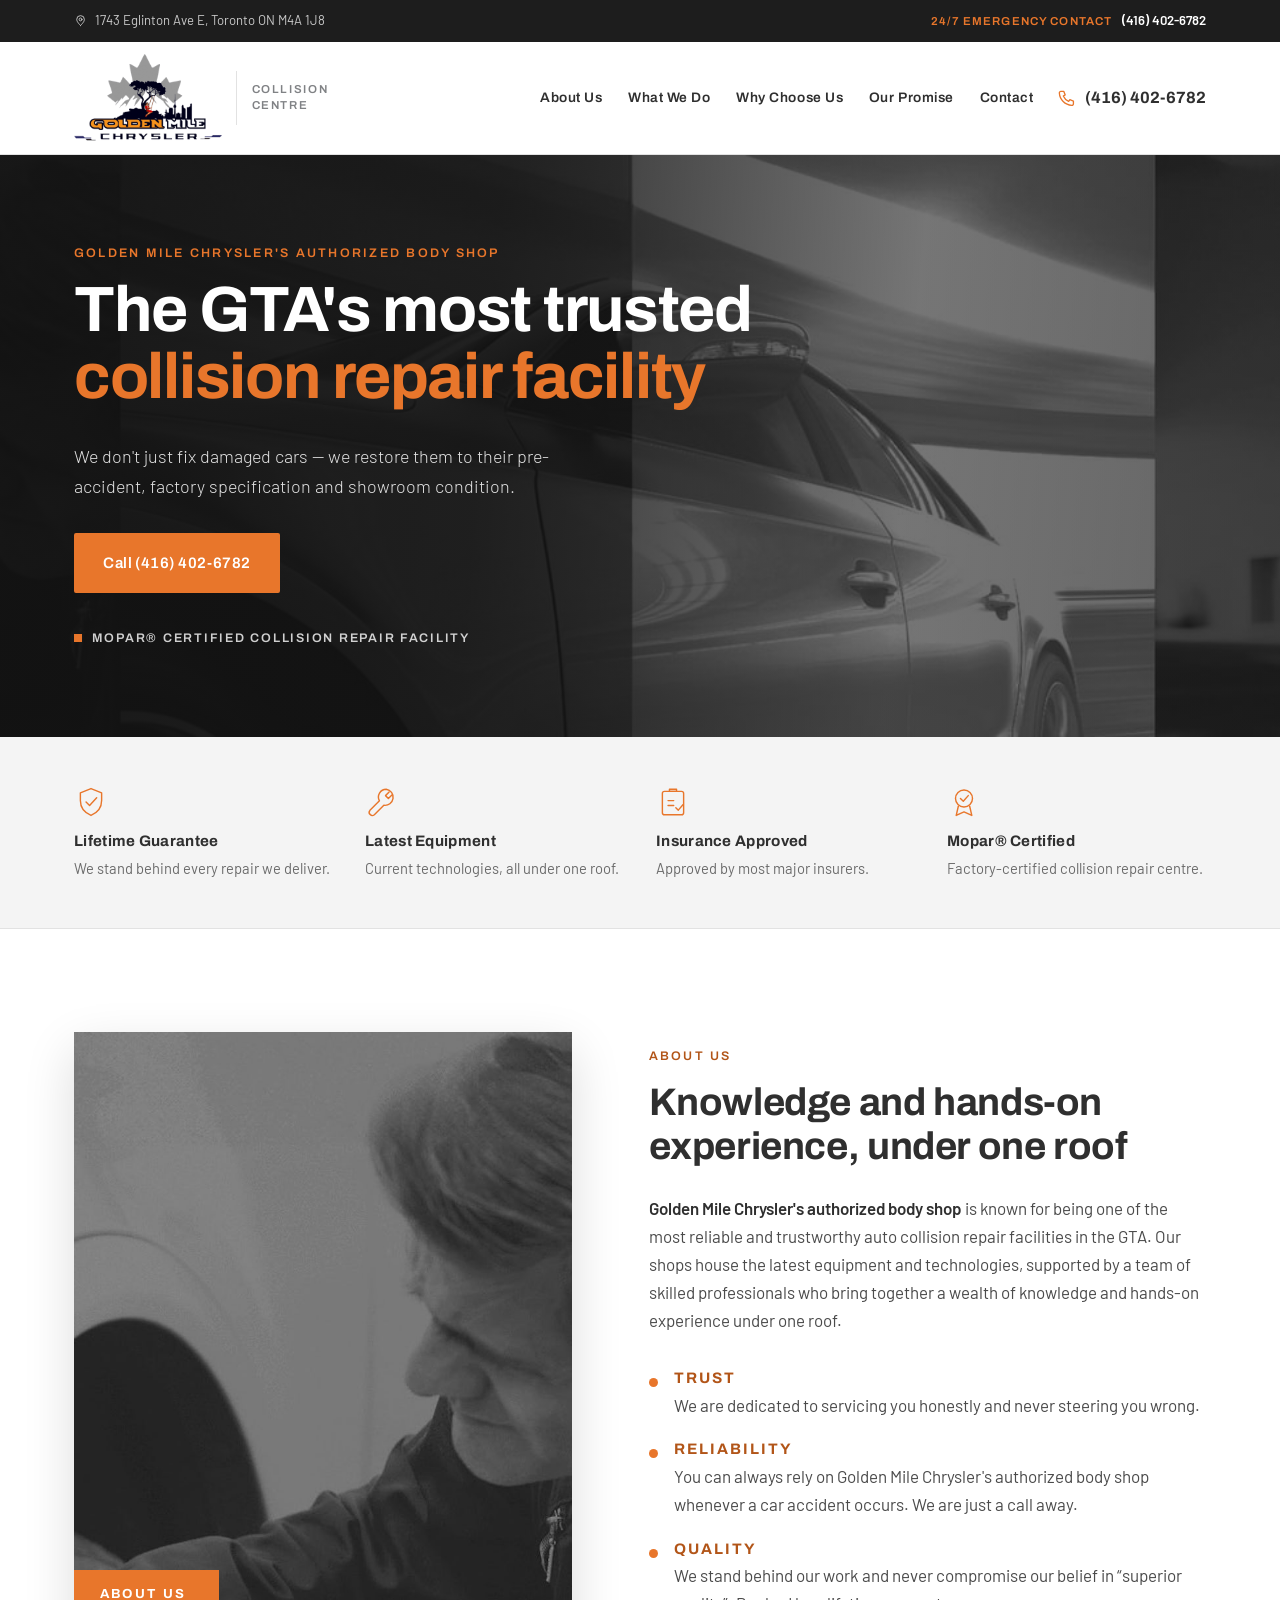
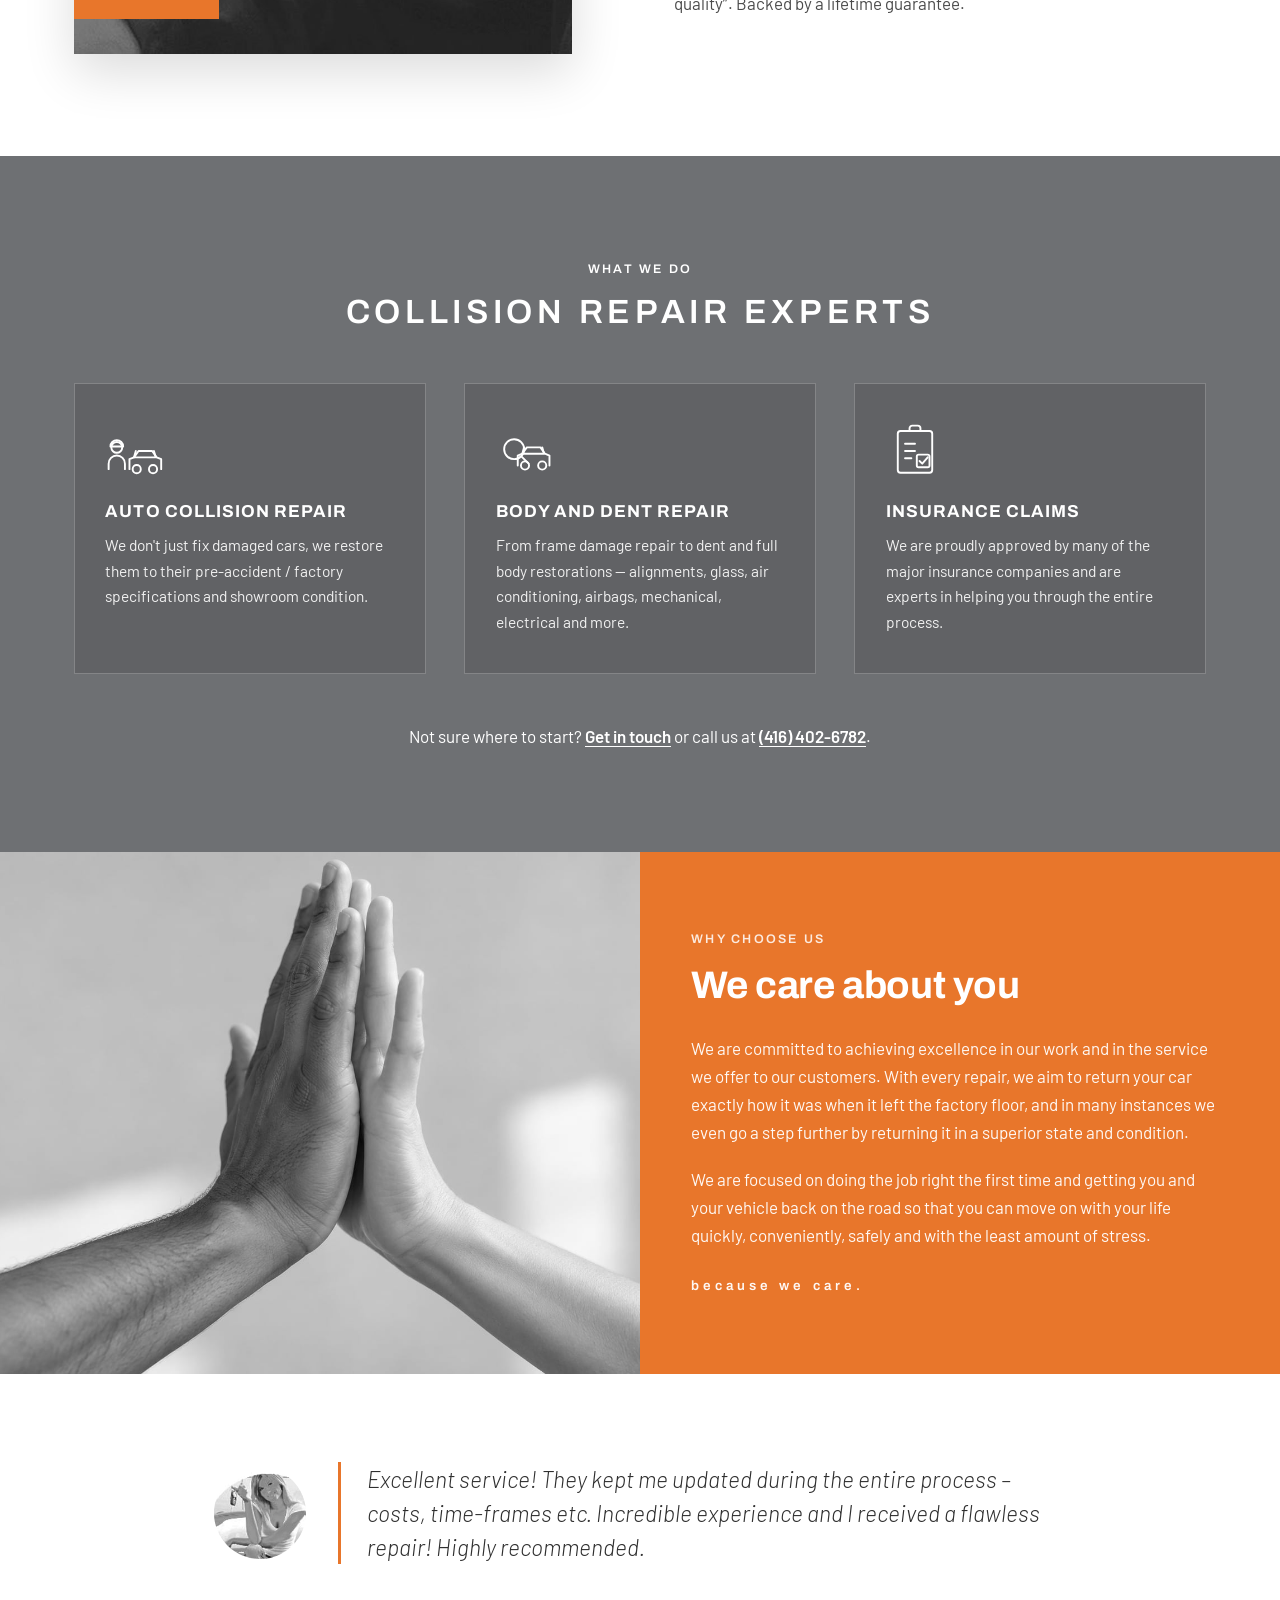
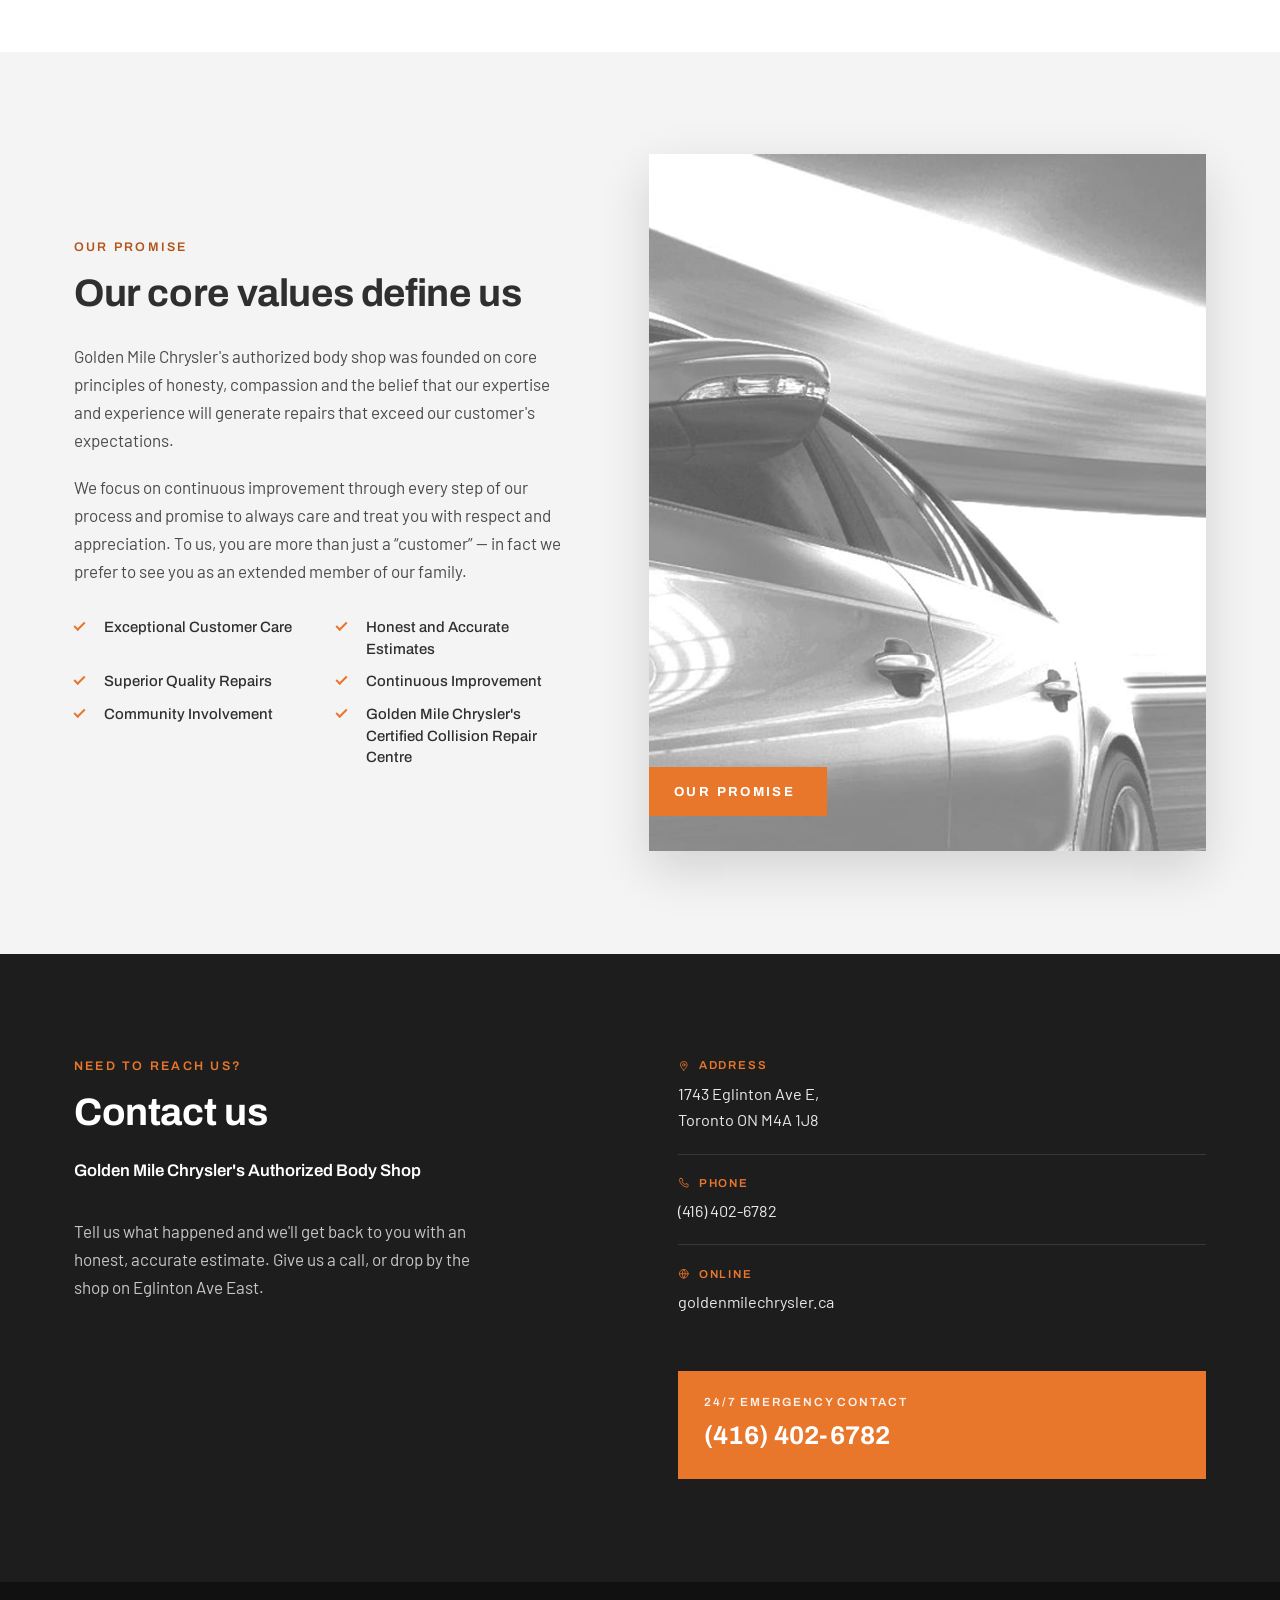
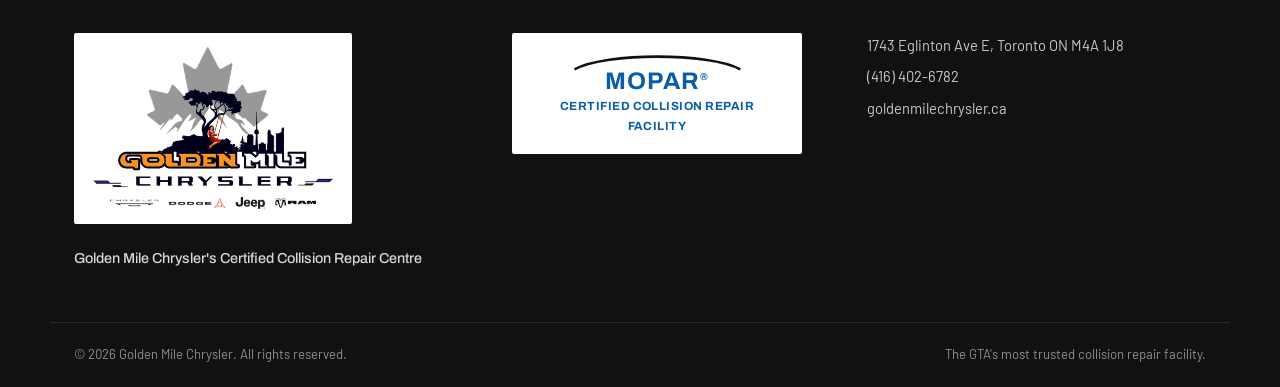
==== index.html @ 2497e493 "Add Golden Mile Chrysler collision centre page Static one-page site built from the Number 7 Repair b" ====
<!doctype html>
<html lang="en">
<head>
<meta charset="utf-8">
<meta name="viewport" content="width=device-width, initial-scale=1">
<title>Collision Centre | Golden Mile Chrysler's Authorized Body Shop</title>
<meta name="description" content="Golden Mile Chrysler's authorized body shop — the GTA's most trusted collision repair facility. Mopar Certified. Auto collision repair, body and dent repair and insurance claims, backed by a lifetime guarantee.">
<link rel="icon" href="data:image/svg+xml,%3Csvg xmlns='http://www.w3.org/2000/svg' viewBox='0 0 32 32'%3E%3Crect width='32' height='32' fill='%23e8762b'/%3E%3Ctext x='16' y='23' font-family='Arial,Helvetica,sans-serif' font-size='18' font-weight='bold' fill='%23fff' text-anchor='middle'%3EG%3C/text%3E%3C/svg%3E">
<link rel="preconnect" href="https://fonts.googleapis.com">
<link rel="preconnect" href="https://fonts.gstatic.com" crossorigin>
<link href="https://fonts.googleapis.com/css2?family=Archivo:wght@500;600;700&family=Barlow:wght@300;400;500;600&display=swap" rel="stylesheet">
<link rel="stylesheet" href="styles.css">
</head>
<body>

<a class="skip" href="#main">Skip to content</a>

<!-- ================= UTILITY BAR ================= -->
<div class="utility">
  <div class="wrap utility__inner">
    <p class="utility__addr">
      <svg class="i" viewBox="0 0 24 24" aria-hidden="true"><path d="M12 21s7-6.2 7-11a7 7 0 1 0-14 0c0 4.8 7 11 7 11z"/><circle cx="12" cy="10" r="2.6"/></svg>
      1743 Eglinton Ave E, Toronto ON M4A 1J8
    </p>
    <p class="utility__emg">
      <span class="utility__label">24/7 Emergency Contact</span>
      <a href="tel:+14164026782">(416) 402-6782</a>
    </p>
  </div>
</div>

<!-- ================= HEADER ================= -->
<header class="header">
  <div class="wrap header__inner">
    <a class="brand" href="#main">
      <img class="brand__logo" src="assets/logo-gmc.png" alt="Golden Mile Chrysler" width="420" height="250">
      <span class="brand__rule" aria-hidden="true"></span>
      <span class="brand__unit">Collision<br>Centre</span>
    </a>

    <input type="checkbox" id="navtoggle" class="navtoggle">
    <label for="navtoggle" class="burger" aria-label="Toggle navigation">
      <span></span><span></span><span></span>
    </label>

    <nav class="nav" aria-label="Primary">
      <a href="#about">About Us</a>
      <a href="#services">What We Do</a>
      <a href="#care">Why Choose Us</a>
      <a href="#promise">Our Promise</a>
      <a href="#contact">Contact</a>
    </nav>

    <a class="header__tel" href="tel:+14164026782">
      <svg class="i" viewBox="0 0 24 24" aria-hidden="true"><path d="M5 3h3.6l1.8 4.5-2.3 1.6a12.5 12.5 0 0 0 6.8 6.8l1.6-2.3L21 15.4V19a2 2 0 0 1-2.2 2A16.8 16.8 0 0 1 3 5.2 2 2 0 0 1 5 3z"/></svg>
      <span>(416) 402-6782</span>
    </a>
  </div>
</header>

<main id="main">

<!-- ================= HERO ================= -->
<section class="hero">
  <img class="hero__img" src="assets/hero-collage.jpg" alt="Collision repair technicians inspecting panel damage and a repaired vehicle on the road" width="2400" height="440">
  <div class="hero__scrim"></div>
  <div class="wrap hero__inner">
    <p class="eyebrow eyebrow--light">Golden Mile Chrysler's Authorized Body Shop</p>
    <h1 class="hero__title">The GTA's most trusted<br><span>collision repair facility</span></h1>
    <p class="hero__lede">We don't just fix damaged cars &mdash; we restore them to their pre-accident, factory specification and showroom condition.</p>
    <div class="hero__actions">
      <a class="btn btn--primary" href="tel:+14164026782">Call (416) 402-6782</a>
    </div>
    <p class="hero__cert"><span class="dot"></span> Mopar&reg; Certified Collision Repair Facility</p>
  </div>
</section>

<!-- ================= TRUST STRIP ================= -->
<section class="trust" aria-label="Why customers choose us">
  <div class="wrap trust__grid">
    <div class="trust__item">
      <svg class="trust__i" viewBox="0 0 48 48" aria-hidden="true"><path d="M24 5l15 6v11c0 10-6.4 17.4-15 21-8.6-3.6-15-11-15-21V11z"/><path d="M17 24l5 5 10-11"/></svg>
      <h3>Lifetime Guarantee</h3>
      <p>We stand behind every repair we deliver.</p>
    </div>
    <div class="trust__item">
      <svg class="trust__i" viewBox="0 0 48 48" aria-hidden="true"><path d="M30 6a11 11 0 0 0-9.6 16.4L7 35.8a4.4 4.4 0 0 0 6.2 6.2l13.4-13.4A11 11 0 1 0 30 6z"/><path d="M34 10l-5 5 4 4 5-5"/></svg>
      <h3>Latest Equipment</h3>
      <p>Current technologies, all under one roof.</p>
    </div>
    <div class="trust__item">
      <svg class="trust__i" viewBox="0 0 48 48" aria-hidden="true"><rect x="9" y="9" width="30" height="33" rx="3"/><path d="M19 9V6h10v3z"/><path d="M17 22h8M17 29h8"/><path d="M28 32l3.5 3.5L38 28"/></svg>
      <h3>Insurance Approved</h3>
      <p>Approved by most major insurers.</p>
    </div>
    <div class="trust__item">
      <svg class="trust__i" viewBox="0 0 48 48" aria-hidden="true"><circle cx="24" cy="19" r="12"/><path d="M19 19l4 4 7-8"/><path d="M16 30l-3 13 11-5 11 5-3-13"/></svg>
      <h3>Mopar&reg; Certified</h3>
      <p>Factory-certified collision repair centre.</p>
    </div>
  </div>
</section>

<!-- ================= ABOUT ================= -->
<section class="section" id="about">
  <div class="wrap split">
    <div class="split__media">
      <img src="assets/about-shop.jpg" alt="A body shop technician closely inspecting a repaired vehicle panel" width="760" height="950" loading="lazy">
      <span class="tag">About Us</span>
    </div>
    <div class="split__body">
      <p class="eyebrow">About Us</p>
      <h2>Knowledge and hands-on experience, under one roof</h2>
      <p class="lead"><strong>Golden Mile Chrysler's authorized body shop</strong> is known for being one of the most reliable and trustworthy auto collision repair facilities in the GTA. Our shops house the latest equipment and technologies, supported by a team of skilled professionals who bring together a wealth of knowledge and hands-on experience under one roof.</p>

      <ul class="pillars">
        <li>
          <h3>Trust</h3>
          <p>We are dedicated to servicing you honestly and never steering you wrong.</p>
        </li>
        <li>
          <h3>Reliability</h3>
          <p>You can always rely on Golden Mile Chrysler's authorized body shop whenever a car accident occurs. We are just a call away.</p>
        </li>
        <li>
          <h3>Quality</h3>
          <p>We stand behind our work and never compromise our belief in &ldquo;superior quality&rdquo;. Backed by a lifetime guarantee.</p>
        </li>
      </ul>
    </div>
  </div>
</section>

<!-- ================= SERVICES ================= -->
<section class="services" id="services">
  <div class="wrap">
    <p class="eyebrow eyebrow--light center">What We Do</p>
    <h2 class="services__title">Collision Repair Experts</h2>

    <div class="services__grid">
      <article class="svc">
        <svg class="svc__i" viewBox="0 0 64 64" aria-hidden="true">
          <circle cx="13" cy="28" r="6"/>
          <path d="M6 27h14a7 7 0 0 0-14 0z"/>
          <path d="M4 52v-6a9 9 0 0 1 18 0v6"/>
          <path d="M27 52V41l5-2 5-7h15l5 7 5 2v11"/>
          <circle cx="35" cy="52" r="4.5"/><circle cx="53" cy="52" r="4.5"/>
          <path d="M34 32l-2 7h24l-2-7"/>
        </svg>
        <h3>Auto Collision Repair</h3>
        <p>We don't just fix damaged cars, we restore them to their pre-accident / factory specifications and showroom condition.</p>
      </article>

      <article class="svc">
        <svg class="svc__i" viewBox="0 0 64 64" aria-hidden="true">
          <path d="M24 48V37l5-2 5-7h15l5 7 5 2v11"/>
          <circle cx="32" cy="48" r="4.5"/><circle cx="51" cy="48" r="4.5"/>
          <path d="M31 28l-2 7h24l-2-7"/>
          <circle cx="20" cy="30" r="11"/>
          <path d="M28 38l8 8"/>
        </svg>
        <h3>Body and Dent Repair</h3>
        <p>From frame damage repair to dent and full body restorations &mdash; alignments, glass, air conditioning, airbags, mechanical, electrical and more.</p>
      </article>

      <article class="svc">
        <svg class="svc__i" viewBox="0 0 64 64" aria-hidden="true">
          <rect x="13" y="10" width="38" height="46" rx="3"/>
          <path d="M26 10V7a3 3 0 0 1 3-3h6a3 3 0 0 1 3 3v3z"/>
          <path d="M21 24h11M21 32h11M21 40h7"/>
          <rect x="34" y="36" width="14" height="14" rx="2"/>
          <path d="M37 43l3 3 6-7"/>
        </svg>
        <h3>Insurance Claims</h3>
        <p>We are proudly approved by many of the major insurance companies and are experts in helping you through the entire process.</p>
      </article>
    </div>

    <p class="services__foot">Not sure where to start? <a href="#contact">Get in touch</a> or call us at <a href="tel:+14164026782">(416) 402-6782</a>.</p>
  </div>
</section>

<!-- ================= WE CARE ABOUT YOU ================= -->
<section class="care" id="care">
  <div class="care__media">
    <img src="assets/high-five.jpg" alt="Two people sharing a celebratory high-five" width="1400" height="933" loading="lazy">
  </div>
  <div class="care__panel">
    <div class="care__inner">
      <p class="eyebrow eyebrow--light">Why Choose Us</p>
      <h2>We care about you</h2>
      <p>We are committed to achieving excellence in our work and in the service we offer to our customers. With every repair, we aim to return your car exactly how it was when it left the factory floor, and in many instances we even go a step further by returning it in a superior state and condition.</p>
      <p>We are focused on doing the job right the first time and getting you and your vehicle back on the road so that you can move on with your life quickly, conveniently, safely and with the least amount of stress.</p>
      <p class="care__sig">because we care.</p>
    </div>
  </div>
</section>

<!-- ================= TESTIMONIAL ================= -->
<section class="quote">
  <div class="wrap quote__inner">
    <img class="quote__avatar" src="assets/testimonial.jpg" alt="" width="160" height="160" loading="lazy">
    <blockquote>
      <p>Excellent service! They kept me updated during the entire process &ndash; costs, time-frames etc. Incredible experience and I received a flawless repair! Highly recommended.</p>
    </blockquote>
  </div>
</section>

<!-- ================= OUR PROMISE ================= -->
<section class="section section--alt" id="promise">
  <div class="wrap split split--rev">
    <div class="split__media">
      <img src="assets/car-detail.jpg" alt="A finished vehicle returned to showroom condition" width="700" height="793" loading="lazy">
      <span class="tag">Our Promise</span>
    </div>
    <div class="split__body">
      <p class="eyebrow">Our Promise</p>
      <h2>Our core values define us</h2>
      <p>Golden Mile Chrysler's authorized body shop was founded on core principles of honesty, compassion and the belief that our expertise and experience will generate repairs that exceed our customer's expectations.</p>
      <p>We focus on continuous improvement through every step of our process and promise to always care and treat you with respect and appreciation. To us, you are more than just a &ldquo;customer&rdquo; &mdash; in fact we prefer to see you as an extended member of our family.</p>

      <ul class="values">
        <li>Exceptional Customer Care</li>
        <li>Honest and Accurate Estimates</li>
        <li>Superior Quality Repairs</li>
        <li>Continuous Improvement</li>
        <li>Community Involvement</li>
        <li>Golden Mile Chrysler's Certified Collision Repair Centre</li>
      </ul>
    </div>
  </div>
</section>

<!-- ================= CONTACT ================= -->
<section class="contact" id="contact">
  <div class="wrap contact__grid">

    <div class="contact__info">
      <p class="eyebrow eyebrow--light">Need to reach us?</p>
      <h2>Contact us</h2>
      <p class="contact__intro">Golden Mile Chrysler's Authorized Body Shop</p>
      <p class="contact__blurb">Tell us what happened and we'll get back to you with an honest, accurate estimate. Give us a call, or drop by the shop on Eglinton Ave East.</p>
    </div>

    <div class="contact__details">
      <dl class="contact__list">
        <div>
          <dt><svg class="i" viewBox="0 0 24 24" aria-hidden="true"><path d="M12 21s7-6.2 7-11a7 7 0 1 0-14 0c0 4.8 7 11 7 11z"/><circle cx="12" cy="10" r="2.6"/></svg> Address</dt>
          <dd><a href="https://maps.google.com/?q=1743+Eglinton+Ave+E,+Toronto+ON+M4A+1J8" target="_blank" rel="noopener">1743 Eglinton Ave E,<br>Toronto ON M4A 1J8</a></dd>
        </div>
        <div>
          <dt><svg class="i" viewBox="0 0 24 24" aria-hidden="true"><path d="M5 3h3.6l1.8 4.5-2.3 1.6a12.5 12.5 0 0 0 6.8 6.8l1.6-2.3L21 15.4V19a2 2 0 0 1-2.2 2A16.8 16.8 0 0 1 3 5.2 2 2 0 0 1 5 3z"/></svg> Phone</dt>
          <dd><a href="tel:+14164026782">(416) 402-6782</a></dd>
        </div>
        <div>
          <dt><svg class="i" viewBox="0 0 24 24" aria-hidden="true"><circle cx="12" cy="12" r="9"/><path d="M3 12h18M12 3a15 15 0 0 1 0 18M12 3a15 15 0 0 0 0 18"/></svg> Online</dt>
          <dd><a href="https://goldenmilechrysler.ca" target="_blank" rel="noopener">goldenmilechrysler.ca</a></dd>
        </div>
      </dl>

      <div class="emergency">
        <p class="emergency__label">24/7 Emergency Contact</p>
        <a class="emergency__tel" href="tel:+14164026782">(416) 402-6782</a>
      </div>
    </div>


  </div>
</section>

</main>

<!-- ================= FOOTER ================= -->
<footer class="footer">
  <div class="wrap footer__inner">
    <div class="footer__brand">
      <div class="footer__logo">
        <img src="assets/logo-gmc-full.png" alt="Golden Mile Chrysler &mdash; Chrysler, Dodge, Jeep and Ram" width="460" height="310">
      </div>
      <p class="footer__tagline">Golden Mile Chrysler's Certified Collision Repair Centre</p>
    </div>

    <div class="footer__cert">
      <div class="mopar">
        <svg class="mopar__arc" viewBox="0 0 200 26" aria-hidden="true"><path d="M2 24C40 4 160 4 198 24"/></svg>
        <span class="mopar__name">MOPAR<sup>&reg;</sup></span>
        <span class="mopar__line">Certified Collision Repair Facility</span>
      </div>
    </div>

    <div class="footer__contact">
      <p><a href="https://maps.google.com/?q=1743+Eglinton+Ave+E,+Toronto+ON+M4A+1J8" target="_blank" rel="noopener">1743 Eglinton Ave E, Toronto ON M4A 1J8</a></p>
      <p><a href="tel:+14164026782">(416) 402-6782</a></p>
      <p><a href="https://goldenmilechrysler.ca" target="_blank" rel="noopener">goldenmilechrysler.ca</a></p>
    </div>
  </div>
  <div class="wrap footer__bar">
    <p>&copy; <span id="yr">2026</span> Golden Mile Chrysler. All rights reserved.</p>
    <p>The GTA's most trusted collision repair facility.</p>
  </div>
</footer>

<script>
  document.getElementById('yr').textContent = new Date().getFullYear();
  document.querySelectorAll('.nav a').forEach(function (a) {
    a.addEventListener('click', function () {
      document.getElementById('navtoggle').checked = false;
    });
  });
</script>
</body>
</html>
---- styles.css ----
/* ==========================================================================
   Golden Mile Chrysler — Collision Centre
   Palette and type taken from the "Number 7 Repair" brochure (G1815, GREY)
   ========================================================================== */

:root {
  /* Brand — orange sampled from the brochure artwork (CMYK 6/69/100/0) */
  --orange:        #e8762b;   /* brochure orange — fills, bars, buttons */
  --orange-dark:   #cf6420;   /* button hover */
  --orange-text:   #b25518;   /* darker tint for ORANGE TEXT on light backgrounds,
                                 so small type clears WCAG AA (4.5:1) */
  --orange-tint:   #fdf3ec;

  /* Surfaces that carry WHITE text on orange (buttons, the "We care about you"
     panel, the section tags, the emergency box). The brochure orange gives
     white text 2.98:1, which is below WCAG AA. Set this to #b25518 to make
     every one of those surfaces compliant in a single edit; left at the
     brochure orange by default for print fidelity. */
  --orange-fill:   var(--orange);

  /* Greys from the brochure panels */
  --ink:           #2f2f2f;
  --ink-deep:      #1d1d1d;
  --grey-panel:    #808285;   /* the mid-grey column */
  --grey-panel-dk: #6e7073;
  --body:          #4b4b4b;
  --muted:         #6b6b6b;
  --line:          #e2e2e2;
  --surface:       #f4f4f4;
  --white:         #ffffff;

  /* Mopar certification mark */
  --mopar:         #0a5ea8;

  --wrap:          1180px;
  --radius:        2px;        /* the brochure is hard-edged — keep it square */
  --shadow:        0 2px 10px rgba(0,0,0,.06);
  --shadow-lg:     0 18px 48px rgba(0,0,0,.14);

  --ff-display: 'Archivo', 'Segoe UI', Helvetica, Arial, sans-serif;
  --ff-body:    'Barlow', 'Segoe UI', Helvetica, Arial, sans-serif;
}

/* --------------------------------------------------------------- reset -- */
*, *::before, *::after { box-sizing: border-box; }

html { -webkit-text-size-adjust: 100%; scroll-behavior: smooth; }

body {
  margin: 0;
  background: var(--white);
  color: var(--body);
  font-family: var(--ff-body);
  font-size: 17px;
  font-weight: 400;
  line-height: 1.65;
  -webkit-font-smoothing: antialiased;
}

img { max-width: 100%; display: block; height: auto; }

h1, h2, h3 {
  font-family: var(--ff-display);
  color: var(--ink);
  line-height: 1.15;
  margin: 0 0 .6em;
  font-weight: 700;
  letter-spacing: -.01em;
}

h2 { font-size: clamp(1.75rem, 3.2vw, 2.4rem); }
h3 { font-size: 1.1rem; }

p { margin: 0 0 1.1em; }

a { color: var(--orange-text); text-decoration: none; }
a:hover { text-decoration: underline; }

:focus-visible {
  outline: 3px solid var(--orange);
  outline-offset: 3px;
}

.skip {
  position: absolute; left: -9999px;
  background: var(--orange-fill); color: #fff;
  padding: .7rem 1.1rem; z-index: 999; font-weight: 600;
}
.skip:focus { left: 1rem; top: 1rem; }

.wrap {
  width: 100%;
  max-width: var(--wrap);
  margin-inline: auto;
  padding-inline: 24px;
}

/* shared small inline icon */
.i {
  width: 1em; height: 1em;
  flex: none;
  fill: none;
  stroke: currentColor;
  stroke-width: 1.7;
  stroke-linecap: round;
  stroke-linejoin: round;
}

/* ------------------------------------------------------------- eyebrow -- */
.eyebrow {
  font-family: var(--ff-display);
  font-size: .78rem;
  font-weight: 600;
  letter-spacing: .18em;
  text-transform: uppercase;
  color: var(--orange-text);
  margin: 0 0 .85rem;
}
.eyebrow--light { color: var(--orange); }
.eyebrow.center { text-align: center; }

/* -------------------------------------------------------------- button -- */
.btn {
  display: inline-flex;
  align-items: center;
  justify-content: center;
  gap: .5rem;
  font-family: var(--ff-display);
  font-size: .95rem;
  font-weight: 600;
  letter-spacing: .03em;
  padding: .95rem 1.7rem;
  border: 2px solid transparent;
  border-radius: var(--radius);
  cursor: pointer;
  transition: background-color .18s ease, color .18s ease, border-color .18s ease, transform .18s ease;
  text-decoration: none;
}
.btn:hover { text-decoration: none; transform: translateY(-1px); }

.btn--primary { background: var(--orange-fill); border-color: var(--orange-fill); color: #fff; }
.btn--primary:hover { background: var(--orange-dark); border-color: var(--orange-dark); }

.btn--block { width: 100%; }

/* ================================================= utility bar ========== */
.utility {
  background: var(--ink-deep);
  color: #c9c9c9;
  font-size: .82rem;
}
.utility__inner {
  display: flex;
  flex-wrap: wrap;
  gap: .4rem 1.5rem;
  align-items: center;
  justify-content: space-between;
  min-height: 42px;
  padding-block: .4rem;
}
.utility p { margin: 0; }
.utility__addr { display: flex; align-items: center; gap: .5rem; }
.utility__emg { display: flex; align-items: center; gap: .6rem; }
.utility__label {
  font-family: var(--ff-display);
  font-weight: 600;
  letter-spacing: .1em;
  text-transform: uppercase;
  font-size: .72rem;
  color: var(--orange);
}
.utility__emg a { color: #fff; font-weight: 600; }

/* ====================================================== header ========== */
.header {
  position: sticky;
  top: 0;
  z-index: 100;
  background: #fff;
  border-bottom: 1px solid var(--line);
}
.header__inner {
  display: flex;
  align-items: center;
  gap: 1.5rem;
  min-height: 112px;
}

/* brand lockup — Golden Mile Chrysler artwork, background keyed out */
.brand {
  display: flex;
  align-items: center;
  gap: .9rem;
  color: var(--ink);
  text-decoration: none;
  margin-right: auto;
}
.brand:hover { text-decoration: none; }
.brand__logo {
  height: 88px;
  width: auto;
  flex: none;
}
.brand__rule { width: 1px; height: 54px; background: var(--line); }
.brand__unit {
  font-family: var(--ff-display);
  font-size: .72rem;
  font-weight: 600;
  letter-spacing: .14em;
  text-transform: uppercase;
  color: var(--grey-panel);
  line-height: 1.35;
}

.nav { display: flex; align-items: center; gap: 1.6rem; }
.nav > a {
  font-family: var(--ff-display);
  font-size: .86rem;
  font-weight: 600;
  letter-spacing: .04em;
  color: var(--ink);
  position: relative;
  padding-block: .4rem;
}
.nav > a:not(.btn):hover { color: var(--orange); text-decoration: none; }
.nav > a:not(.btn)::after {
  content: "";
  position: absolute;
  left: 0; right: 0; bottom: 0;
  height: 2px;
  background: var(--orange);
  transform: scaleX(0);
  transform-origin: left;
  transition: transform .18s ease;
}
.nav > a:not(.btn):hover::after { transform: scaleX(1); }


.header__tel {
  display: flex;
  align-items: center;
  gap: .55rem;
  font-family: var(--ff-display);
  font-weight: 700;
  font-size: 1.02rem;
  color: var(--ink);
  white-space: nowrap;
}
.header__tel .i { color: var(--orange); width: 1.15em; height: 1.15em; }
.header__tel:hover { color: var(--orange); text-decoration: none; }

/* The toggle stays in the accessibility tree (and focusable) rather than
   display:none, so the menu can be opened from the keyboard. */
.navtoggle {
  position: absolute;
  width: 1px; height: 1px;
  margin: -1px; padding: 0;
  overflow: hidden; clip: rect(0 0 0 0);
  white-space: nowrap; border: 0;
}
.burger { display: none; }
.navtoggle:focus-visible + .burger {
  outline: 3px solid var(--orange);
  outline-offset: 2px;
}

/* ======================================================== hero ========== */
.hero {
  position: relative;
  min-height: 560px;
  display: flex;
  align-items: center;
  background: var(--ink-deep);
  overflow: hidden;
}
.hero__img {
  position: absolute;
  inset: 0;
  width: 100%;
  height: 100%;
  object-fit: cover;
  object-position: center 40%;
}
/* Two layers: a flat wash to even out the brochure collage's panel seams,
   plus a left-weighted gradient so the headline always has contrast. */
.hero__scrim {
  position: absolute;
  inset: 0;
  background:
    linear-gradient(95deg, rgba(17,17,17,.92) 0%, rgba(17,17,17,.82) 38%, rgba(17,17,17,.46) 70%, rgba(17,17,17,.56) 100%),
    linear-gradient(0deg, rgba(17,17,17,.22), rgba(17,17,17,.22));
}
.hero__inner {
  position: relative;
  padding-block: 5.5rem;
  max-width: calc(var(--wrap) + 0px);
}
.hero__title {
  color: #fff;
  font-size: clamp(2.3rem, 5.6vw, 4rem);
  line-height: 1.04;
  letter-spacing: -.02em;
  max-width: 21ch;
  margin-bottom: .5em;
}
.hero__title span { color: var(--orange); }
.hero__lede {
  color: rgba(255,255,255,.88);
  font-size: 1.12rem;
  font-weight: 300;
  max-width: 54ch;
  margin-bottom: 2rem;
}
.hero__actions { display: flex; flex-wrap: wrap; gap: .85rem; }
.hero__cert {
  margin: 2.2rem 0 0;
  display: flex;
  align-items: center;
  gap: .6rem;
  font-family: var(--ff-display);
  font-size: .78rem;
  font-weight: 600;
  letter-spacing: .14em;
  text-transform: uppercase;
  color: rgba(255,255,255,.8);
}
.dot { width: 8px; height: 8px; background: var(--orange); flex: none; }

/* ======================================================= trust ========== */
.trust {
  background: var(--surface);
  border-bottom: 1px solid var(--line);
}
.trust__grid {
  display: grid;
  grid-template-columns: repeat(4, 1fr);
  gap: 2rem;
  padding-block: 3rem;
}
.trust__item h3 {
  font-size: .95rem;
  letter-spacing: .02em;
  margin: 0 0 .35rem;
}
.trust__item p { margin: 0; font-size: .92rem; color: var(--muted); }
.trust__i {
  width: 34px; height: 34px;
  display: block;
  margin-bottom: .9rem;
  fill: none;
  stroke: var(--orange);
  stroke-width: 2;
  stroke-linecap: round;
  stroke-linejoin: round;
}

/* ===================================================== sections ========= */
.section { padding-block: clamp(4rem, 8vw, 6.5rem); }
.section--alt { background: var(--surface); }

.split {
  display: grid;
  grid-template-columns: minmax(0, 1fr) minmax(0, 1.12fr);
  gap: clamp(2.5rem, 6vw, 5rem);
  align-items: center;
}
.split--rev .split__media { order: 2; }

.split__media { position: relative; }
.split__media img {
  width: 100%;
  aspect-ratio: 4 / 5;
  object-fit: cover;
  object-position: center;
  box-shadow: var(--shadow-lg);
}
.tag {
  position: absolute;
  left: 0;
  bottom: 2.2rem;
  background: var(--orange-fill);
  color: #fff;
  font-family: var(--ff-display);
  font-size: .82rem;
  font-weight: 700;
  letter-spacing: .18em;
  text-transform: uppercase;
  padding: .85rem 2rem .85rem 1.6rem;
}

.split__body h2 { margin-bottom: .7em; }
.lead { font-size: 1.06rem; }
.lead strong { color: var(--ink); font-weight: 600; }

/* TRUST / RELIABILITY / QUALITY */
.pillars { list-style: none; margin: 2.2rem 0 0; padding: 0; }
.pillars li {
  position: relative;
  padding-left: 1.6rem;
  margin-bottom: 1.4rem;
}
.pillars li::before {
  content: "";
  position: absolute;
  left: 0;
  top: .5rem;
  width: 9px; height: 9px;
  border-radius: 50%;
  background: var(--orange);
}
.pillars h3 {
  font-size: .95rem;
  letter-spacing: .13em;
  text-transform: uppercase;
  color: var(--orange-text);
  margin: 0 0 .2rem;
}
.pillars p { margin: 0; }

/* ===================================================== services ======== */
.services {
  background: var(--grey-panel-dk);
  color: #fff;
  padding-block: clamp(4rem, 8vw, 6.5rem);
}
.services .eyebrow { color: #fff; }
.services__title {
  color: #fff;
  text-align: center;
  font-size: clamp(1.6rem, 3vw, 2.1rem);
  letter-spacing: .14em;
  text-transform: uppercase;
  font-weight: 600;
  margin-bottom: 3.2rem;
}
.services__grid {
  display: grid;
  grid-template-columns: repeat(3, 1fr);
  gap: 2.4rem;
}
.svc {
  background: rgba(0,0,0,.12);
  border: 1px solid rgba(255,255,255,.22);
  padding: 2.4rem 1.9rem;
  transition: background-color .2s ease, transform .2s ease;
}
.svc:hover { background: rgba(0,0,0,.2); transform: translateY(-3px); }
.svc__i {
  width: 58px; height: 58px;
  display: block;
  margin-bottom: 1.4rem;
  fill: none;
  stroke: #fff;
  stroke-width: 2.1;
  stroke-linecap: round;
  stroke-linejoin: round;
}
.svc h3 {
  color: #fff;
  font-size: 1.08rem;
  letter-spacing: .06em;
  text-transform: uppercase;
  margin-bottom: .6rem;
}
.svc p { color: #f1f1f1; margin: 0; font-size: .97rem; }

.services__foot {
  text-align: center;
  margin: 3rem 0 0;
  color: #fff;
}
.services__foot a { color: #fff; font-weight: 600; text-decoration: underline; text-underline-offset: 3px; }

/* ================================================ we care about you ===== */
.care {
  display: grid;
  grid-template-columns: 1fr 1fr;
  align-items: stretch;
}
.care__media { position: relative; min-height: 420px; }
.care__media img {
  position: absolute;
  inset: 0;
  width: 100%; height: 100%;
  object-fit: cover;
  /* At current proportions this box crops the sides, not the top, so the hands
     are fully in frame. The upward bias only matters if the orange panel beside
     it ever grows taller than the image. */
  object-position: center 22%;
}
.care__panel {
  background: var(--orange-fill);
  color: #fff;
  display: flex;
  align-items: center;
  padding: clamp(3rem, 6vw, 5rem) clamp(1.5rem, 4vw, 4rem);
}
.care__inner { max-width: 54ch; }
.care__panel .eyebrow { color: rgba(255,255,255,.85); }
.care__panel h2 { color: #fff; margin-bottom: .7em; }
.care__panel p { color: rgba(255,255,255,.95); }
.care__sig {
  margin: 1.6rem 0 0;
  font-family: var(--ff-display);
  font-size: .84rem;
  font-weight: 600;
  letter-spacing: .3em;
  text-transform: lowercase;
  color: #fff;
}

/* ===================================================== testimonial ====== */
.quote { background: #fff; padding-block: clamp(3.5rem, 7vw, 5.5rem); }
.quote__inner {
  display: flex;
  align-items: center;
  gap: 2rem;
  max-width: 900px;
}
.quote__avatar {
  width: 92px; height: 92px;
  border-radius: 50%;
  object-fit: cover;
  flex: none;
  filter: grayscale(1);
}
.quote blockquote { margin: 0; }
.quote blockquote p {
  margin: 0;
  font-size: clamp(1.1rem, 2.1vw, 1.42rem);
  font-weight: 300;
  font-style: italic;
  line-height: 1.5;
  color: var(--ink);
  border-left: 3px solid var(--orange);
  padding-left: 1.6rem;
}

/* ======================================================== values ======== */
.values {
  list-style: none;
  margin: 2rem 0 0;
  padding: 0;
  display: grid;
  grid-template-columns: repeat(2, minmax(0, 1fr));
  gap: .7rem 1.6rem;
}
.values li {
  position: relative;
  padding-left: 1.9rem;
  font-family: var(--ff-display);
  font-size: .93rem;
  font-weight: 500;
  color: var(--ink);
  line-height: 1.45;
}
.values li::before {
  content: "";
  position: absolute;
  left: 0; top: .32em;
  width: 11px; height: 6px;
  border-left: 2px solid var(--orange);
  border-bottom: 2px solid var(--orange);
  transform: rotate(-45deg);
}

/* ======================================================= contact ======== */
.contact {
  background: var(--ink-deep);
  color: #d4d4d4;
  padding-block: clamp(4rem, 8vw, 6.5rem);
}
.contact__grid {
  display: grid;
  grid-template-columns: minmax(0, 1fr) minmax(0, 1fr);
  gap: clamp(2.5rem, 6vw, 5rem);
  align-items: start;
}
.contact__blurb { color: #c6c6c6; max-width: 42ch; margin: 0; }
.contact h2 { color: #fff; }
.contact__intro {
  font-family: var(--ff-display);
  font-weight: 600;
  color: #fff;
  font-size: 1.05rem;
  margin-bottom: 2rem;
}

.contact__list { margin: 0; }
.contact__list > div {
  padding: 1.2rem 0;
  border-top: 1px solid rgba(255,255,255,.12);
}
.contact__list > div:first-child { border-top: 0; padding-top: 0; }
.contact__list dt {
  display: flex;
  align-items: center;
  gap: .55rem;
  font-family: var(--ff-display);
  font-size: .72rem;
  font-weight: 600;
  letter-spacing: .16em;
  text-transform: uppercase;
  color: var(--orange);
  margin-bottom: .35rem;
}
.contact__list dd { margin: 0; font-size: 1.02rem; color: #e9e9e9; }
.contact__list dd a { color: #e9e9e9; }
.contact__list dd a:hover { color: var(--orange); }

.emergency {
  margin-top: 2.2rem;
  background: var(--orange-fill);
  padding: 1.4rem 1.6rem;
}
.emergency__label {
  margin: 0 0 .15rem;
  font-family: var(--ff-display);
  font-size: .74rem;
  font-weight: 600;
  letter-spacing: .16em;
  text-transform: uppercase;
  color: rgba(255,255,255,.9);
}
.emergency__tel {
  font-family: var(--ff-display);
  font-size: 1.6rem;
  font-weight: 700;
  color: #fff;
  letter-spacing: .01em;
}
.emergency__tel:hover { text-decoration: none; opacity: .9; }

/* ======================================================== footer ======== */
.footer { background: #111; color: #9d9d9d; font-size: .92rem; }
.footer__inner {
  display: grid;
  grid-template-columns: 1.1fr 1fr 1fr;
  gap: 2.5rem;
  padding-block: 3.2rem;
  align-items: start;
}
/* the lockup's wordmark and make logos are dark, so they sit on a white tile */
.footer__logo {
  display: inline-block;
  background: #fff;
  padding: .9rem 1.2rem;
  border-radius: var(--radius);
}
.footer__logo img { width: 100%; max-width: 240px; height: auto; }
.footer__tagline {
  margin: 1.1rem 0 0;
  color: #d8d8d8;
  font-family: var(--ff-display);
  font-size: .9rem;
  font-weight: 500;
}
.footer__contact p { margin: 0 0 .45rem; }
.footer__contact a { color: #c9c9c9; }
.footer__contact a:hover { color: var(--orange); }

/* Mopar certification lockup — swap for the official mark when supplied */
.footer__cert { display: flex; justify-content: center; }
.mopar {
  background: #fff;
  padding: 1rem 1.6rem 1.1rem;
  text-align: center;
  border-radius: var(--radius);
  max-width: 290px;
  width: 100%;
}
.mopar__arc {
  display: block;
  width: 100%;
  height: 22px;
  fill: none;
  stroke: #111;
  stroke-width: 3;
}
.mopar__name {
  display: block;
  font-family: var(--ff-display);
  font-weight: 700;
  font-size: 1.5rem;
  letter-spacing: .04em;
  color: var(--mopar);
  line-height: 1;
  margin-top: -.15rem;
}
.mopar__name sup { font-size: .42em; top: -.9em; }
.mopar__line {
  display: block;
  margin-top: .3rem;
  font-family: var(--ff-display);
  font-size: .74rem;
  font-weight: 700;
  letter-spacing: .04em;
  text-transform: uppercase;
  color: var(--mopar);
}

.footer__bar {
  display: flex;
  flex-wrap: wrap;
  gap: .4rem 1.5rem;
  justify-content: space-between;
  border-top: 1px solid rgba(255,255,255,.1);
  padding-block: 1.3rem;
  font-size: .82rem;
  color: #8f8f8f;
}
.footer__bar p { margin: 0; }

/* ==================================================== responsive ======== */
@media (max-width: 1040px) {
  .nav { gap: 1.1rem; }
  .nav > a { font-size: .8rem; }
  .header__tel span { display: none; }
}

@media (max-width: 900px) {
  .trust__grid { grid-template-columns: repeat(2, 1fr); gap: 2rem 1.5rem; }
  .services__grid { grid-template-columns: 1fr; gap: 1.4rem; }
  .split,
  .contact__grid { grid-template-columns: 1fr; }
  .split--rev .split__media { order: 0; }
  .split__media img { aspect-ratio: 16 / 9; }
  .care { grid-template-columns: 1fr; }
  .care__media { min-height: 300px; }
  .footer__inner { grid-template-columns: 1fr; gap: 2rem; }
  .footer__cert { justify-content: flex-start; }
}

@media (max-width: 760px) {
  body { font-size: 16px; }

  .utility__inner { justify-content: center; text-align: center; }
  .utility__addr { display: none; }

  /* keep the sticky header to a single row on phones */
  .header__inner { min-height: 74px; flex-wrap: wrap; gap: .5rem; }
  .brand__rule, .brand__unit { display: none; }
  .brand__logo { height: 56px; }
  .burger {
    display: flex;
    flex-direction: column;
    justify-content: center;
    gap: 5px;
    width: 44px; height: 44px;
    padding: 0 10px;
    cursor: pointer;
    order: 3;
  }
  .burger span { display: block; height: 2px; background: var(--ink); transition: transform .2s ease, opacity .2s ease; }
  .navtoggle:checked + .burger span:nth-child(1) { transform: translateY(7px) rotate(45deg); }
  .navtoggle:checked + .burger span:nth-child(2) { opacity: 0; }
  .navtoggle:checked + .burger span:nth-child(3) { transform: translateY(-7px) rotate(-45deg); }

  .nav {
    order: 4;
    display: none;
    width: 100%;
    flex-direction: column;
    align-items: stretch;
    gap: 0;
    padding-bottom: .8rem;
    border-top: 1px solid var(--line);
  }
  .navtoggle:checked ~ .nav { display: flex; }
  .nav > a { padding: .9rem .2rem; border-bottom: 1px solid var(--line); font-size: .95rem; }
  .nav > a:not(.btn)::after { display: none; }

  .header__tel { order: 2; margin-left: auto; }
  .header__tel span { display: inline; font-size: .95rem; }

  .hero { min-height: 0; }
  .hero__inner { padding-block: 4rem; }
  .hero__scrim { background: linear-gradient(180deg, rgba(20,20,20,.85) 0%, rgba(20,20,20,.9) 100%); }
  .hero__actions .btn { flex: 1 1 auto; }
  .hero__cert { align-items: flex-start; letter-spacing: .08em; font-size: .72rem; }
  .hero__cert .dot { margin-top: .4em; }

  .trust__grid { grid-template-columns: 1fr; gap: 1.6rem; padding-block: 2.5rem; }

  .quote__inner { flex-direction: column; align-items: flex-start; gap: 1.2rem; }
  .quote blockquote p { padding-left: 1.1rem; }

  .values { grid-template-columns: 1fr; }


  .tag { bottom: 1.2rem; font-size: .74rem; padding: .7rem 1.4rem; }
}

/* ======================================================= a11y =========== */
@media (prefers-reduced-motion: reduce) {
  html { scroll-behavior: auto; }
  *, *::before, *::after {
    animation-duration: .01ms !important;
    transition-duration: .01ms !important;
  }
}

@media print {
  .utility, .header, .hero__actions, .burger { display: none !important; }
  body { font-size: 11pt; color: #000; }
  .hero__scrim { background: none; }
}
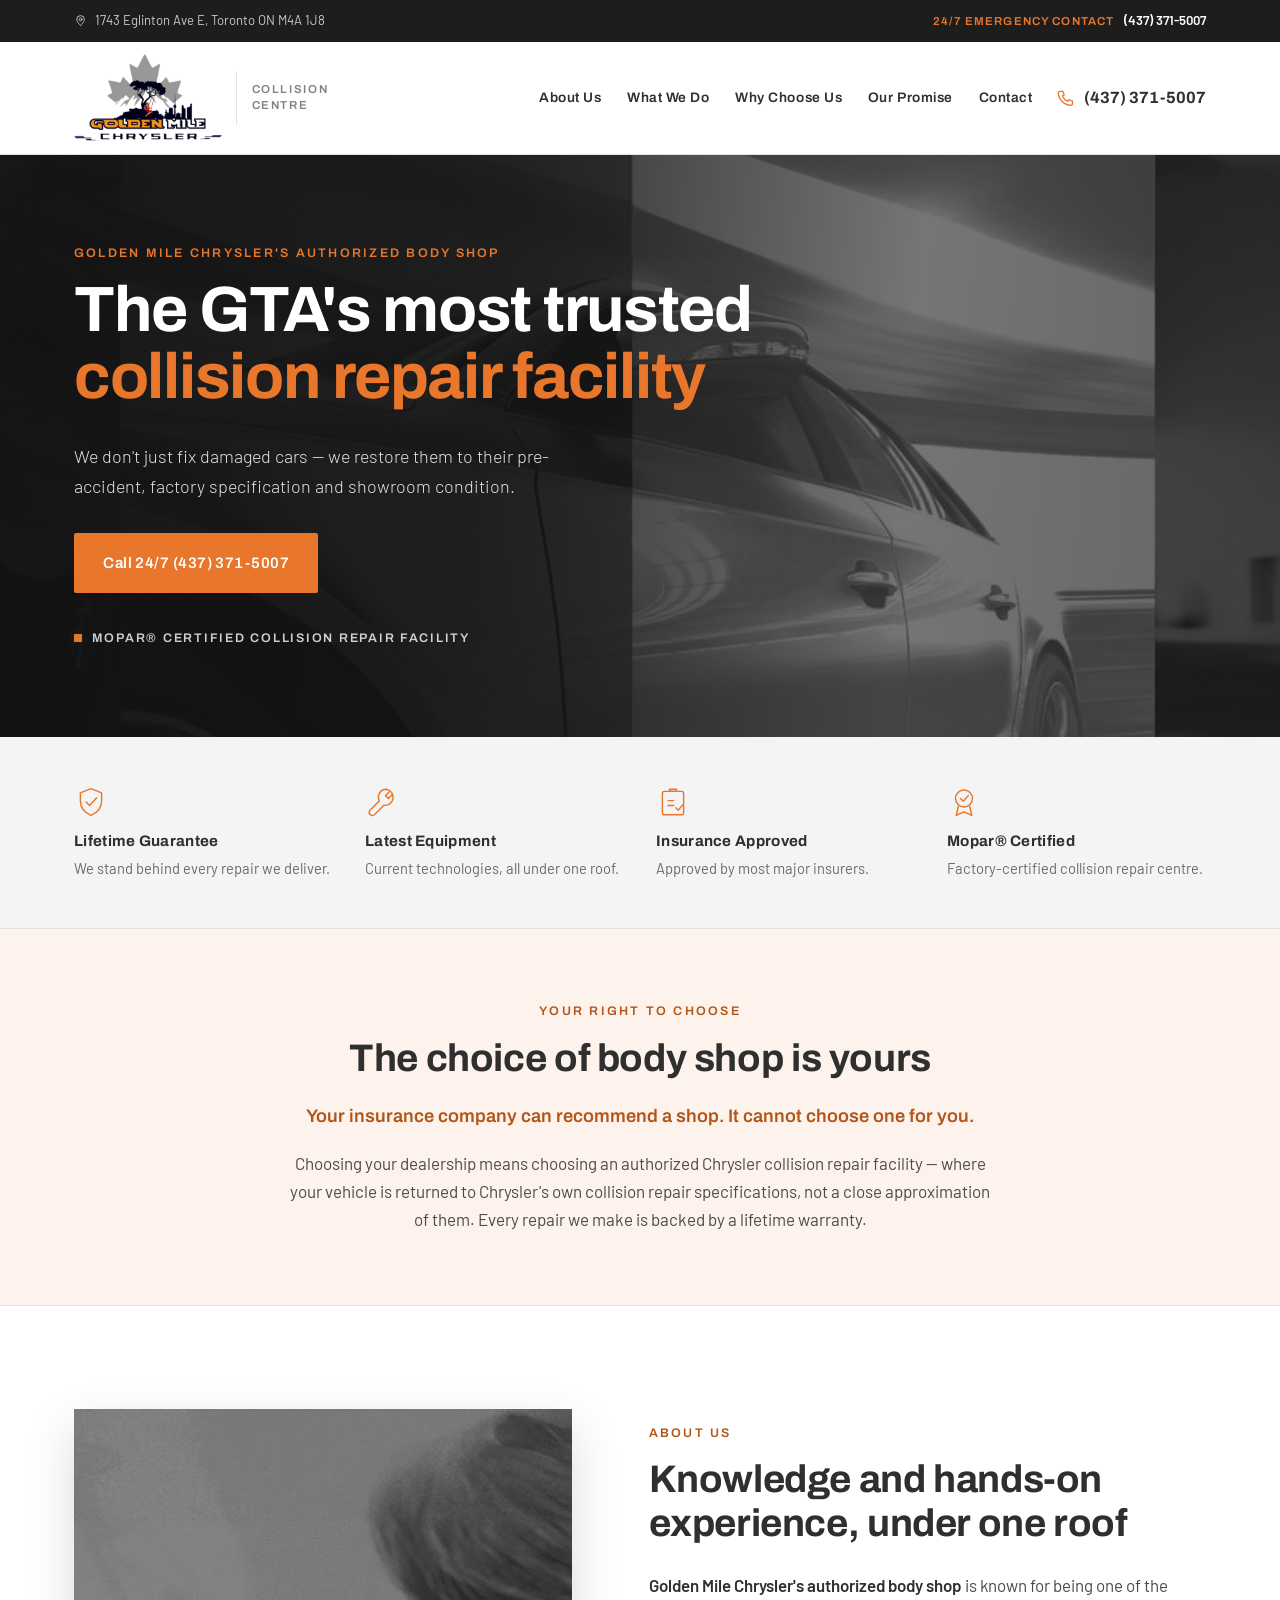
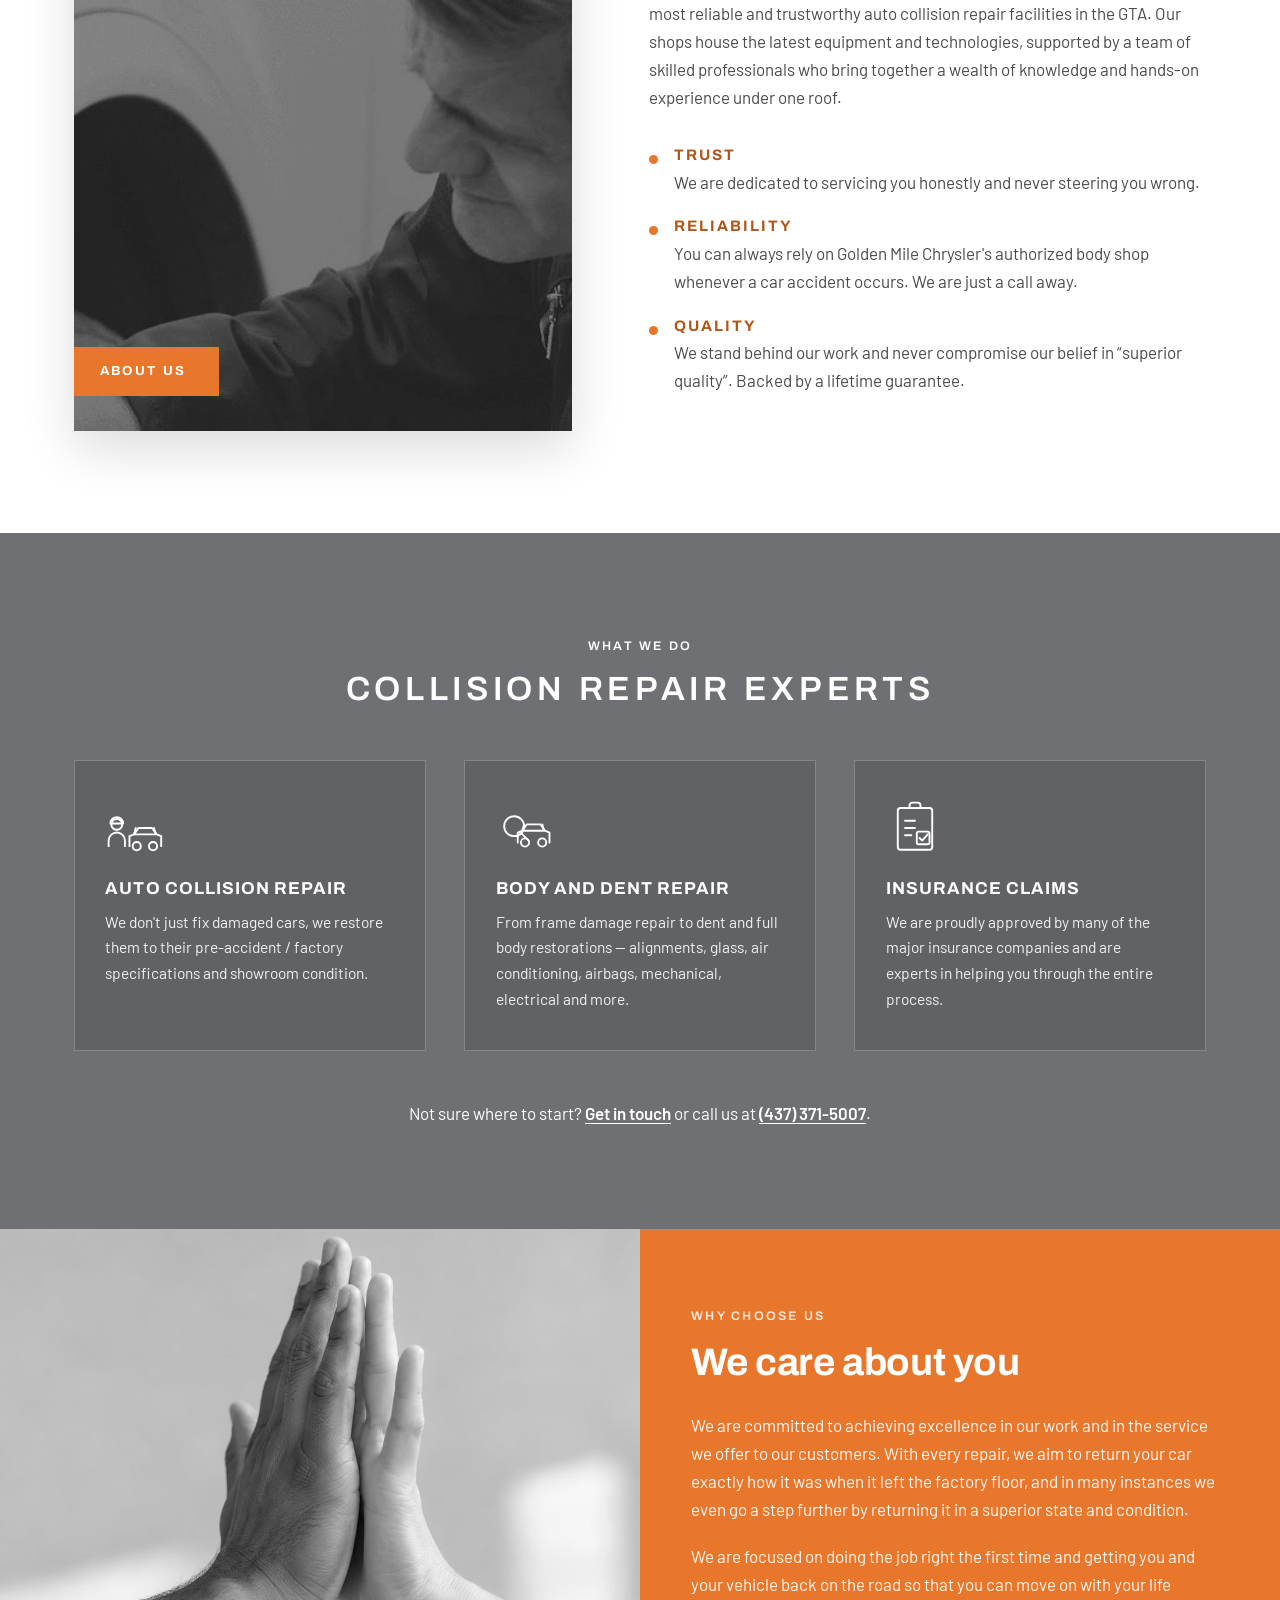
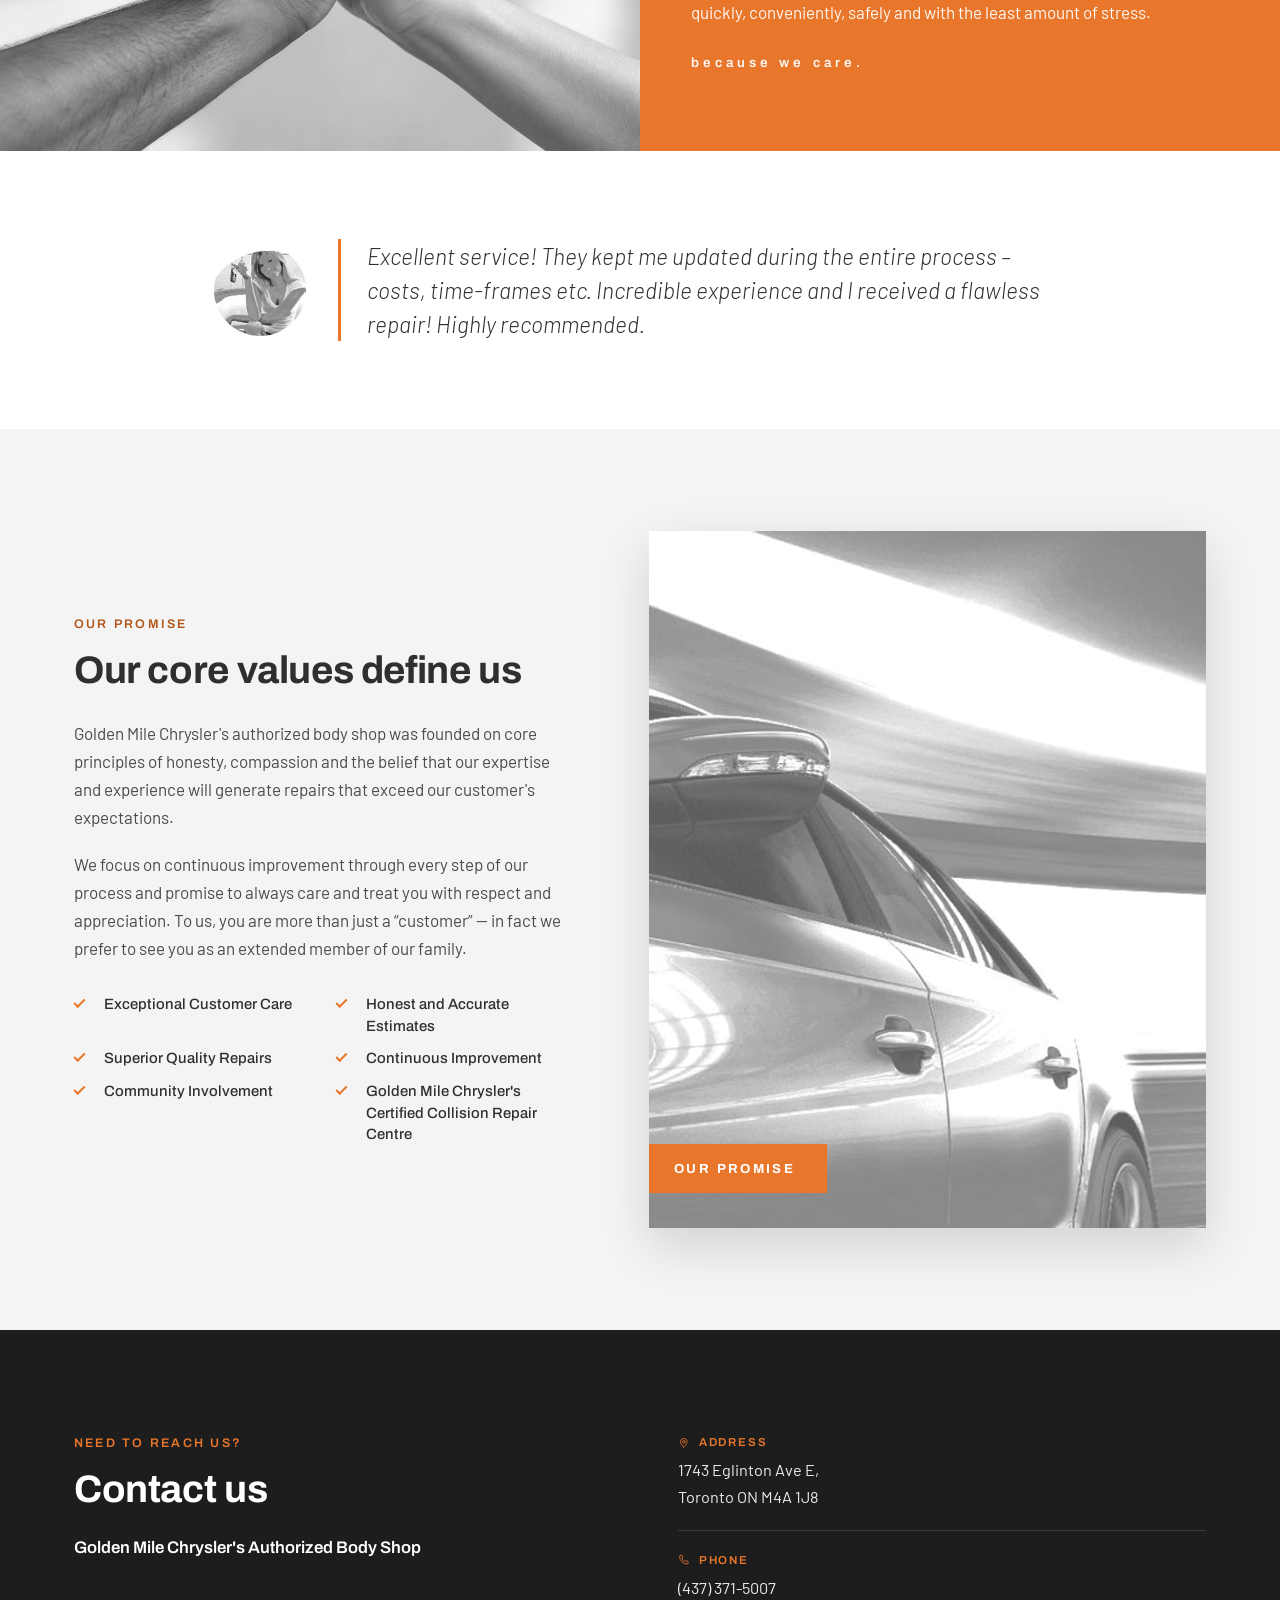
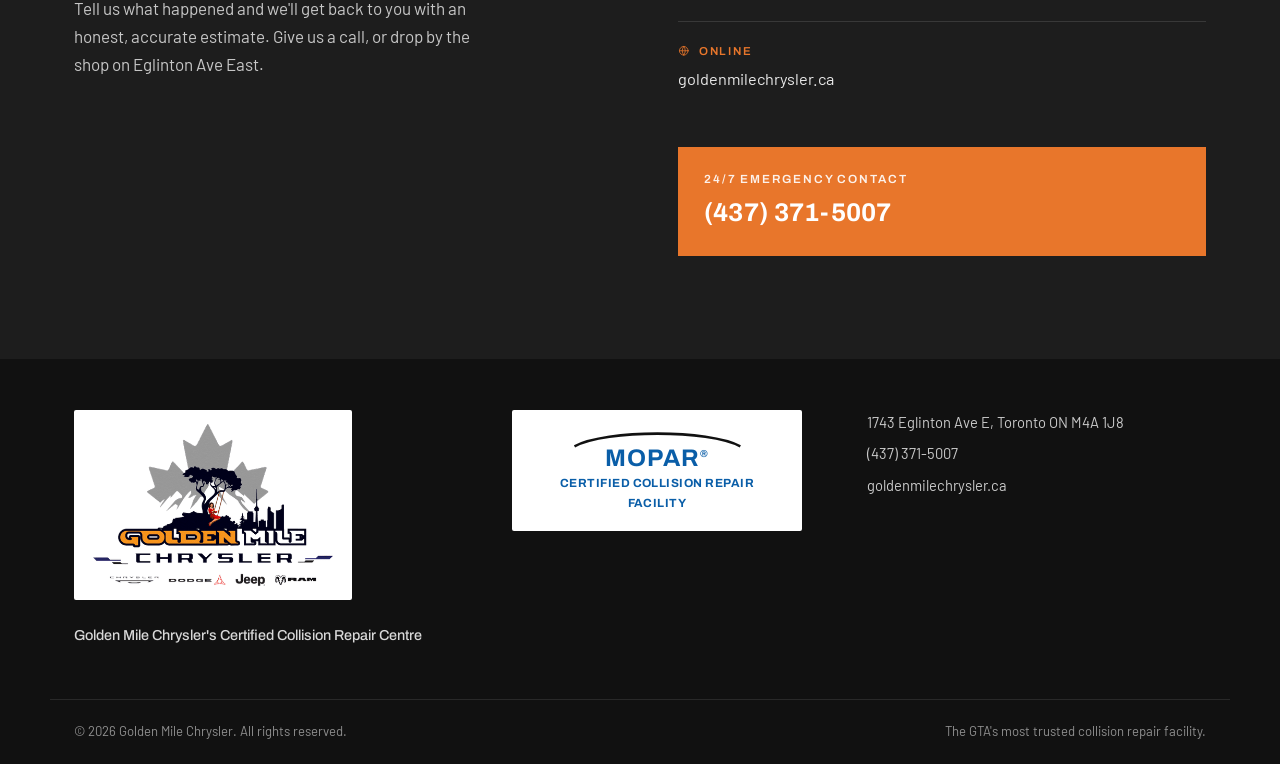
==== commit 0f8b4e32: "Phone change, 24/7 CTA, and a right-to-choose section Three of four requested changes.  - Hero CTA n" ====
--- a/index.html
+++ b/index.html
@@ -24,7 +24,7 @@
     </p>
     <p class="utility__emg">
       <span class="utility__label">24/7 Emergency Contact</span>
-      <a href="tel:+14164026782">(416) 402-6782</a>
+      <a href="tel:+14373715007">(437) 371-5007</a>
     </p>
   </div>
 </div>
@@ -51,9 +51,9 @@
       <a href="#contact">Contact</a>
     </nav>
 
-    <a class="header__tel" href="tel:+14164026782">
+    <a class="header__tel" href="tel:+14373715007">
       <svg class="i" viewBox="0 0 24 24" aria-hidden="true"><path d="M5 3h3.6l1.8 4.5-2.3 1.6a12.5 12.5 0 0 0 6.8 6.8l1.6-2.3L21 15.4V19a2 2 0 0 1-2.2 2A16.8 16.8 0 0 1 3 5.2 2 2 0 0 1 5 3z"/></svg>
-      <span>(416) 402-6782</span>
+      <span>(437) 371-5007</span>
     </a>
   </div>
 </header>
@@ -69,7 +69,7 @@
     <h1 class="hero__title">The GTA's most trusted<br><span>collision repair facility</span></h1>
     <p class="hero__lede">We don't just fix damaged cars &mdash; we restore them to their pre-accident, factory specification and showroom condition.</p>
     <div class="hero__actions">
-      <a class="btn btn--primary" href="tel:+14164026782">Call (416) 402-6782</a>
+      <a class="btn btn--primary" href="tel:+14373715007">Call 24/7 (437) 371-5007</a>
     </div>
     <p class="hero__cert"><span class="dot"></span> Mopar&reg; Certified Collision Repair Facility</p>
   </div>
@@ -98,6 +98,16 @@
       <h3>Mopar&reg; Certified</h3>
       <p>Factory-certified collision repair centre.</p>
     </div>
+  </div>
+</section>
+
+<!-- ================= RIGHT TO CHOOSE ================= -->
+<section class="choice" aria-labelledby="choice-h">
+  <div class="wrap choice__inner">
+    <p class="eyebrow">Your right to choose</p>
+    <h2 id="choice-h">The choice of body shop is yours</h2>
+    <p class="choice__lead">Your insurance company can recommend a shop. It cannot choose one for you.</p>
+    <p>Choosing your dealership means choosing an authorized Chrysler collision repair facility &mdash; where your vehicle is returned to Chrysler's own collision repair specifications, not a close approximation of them. Every repair we make is backed by a lifetime warranty.</p>
   </div>
 </section>
 
@@ -176,7 +186,7 @@
       </article>
     </div>
 
-    <p class="services__foot">Not sure where to start? <a href="#contact">Get in touch</a> or call us at <a href="tel:+14164026782">(416) 402-6782</a>.</p>
+    <p class="services__foot">Not sure where to start? <a href="#contact">Get in touch</a> or call us at <a href="tel:+14373715007">(437) 371-5007</a>.</p>
   </div>
 </section>
 
@@ -250,7 +260,7 @@
         </div>
         <div>
           <dt><svg class="i" viewBox="0 0 24 24" aria-hidden="true"><path d="M5 3h3.6l1.8 4.5-2.3 1.6a12.5 12.5 0 0 0 6.8 6.8l1.6-2.3L21 15.4V19a2 2 0 0 1-2.2 2A16.8 16.8 0 0 1 3 5.2 2 2 0 0 1 5 3z"/></svg> Phone</dt>
-          <dd><a href="tel:+14164026782">(416) 402-6782</a></dd>
+          <dd><a href="tel:+14373715007">(437) 371-5007</a></dd>
         </div>
         <div>
           <dt><svg class="i" viewBox="0 0 24 24" aria-hidden="true"><circle cx="12" cy="12" r="9"/><path d="M3 12h18M12 3a15 15 0 0 1 0 18M12 3a15 15 0 0 0 0 18"/></svg> Online</dt>
@@ -260,7 +270,7 @@
 
       <div class="emergency">
         <p class="emergency__label">24/7 Emergency Contact</p>
-        <a class="emergency__tel" href="tel:+14164026782">(416) 402-6782</a>
+        <a class="emergency__tel" href="tel:+14373715007">(437) 371-5007</a>
       </div>
     </div>
 
@@ -290,7 +300,7 @@
 
     <div class="footer__contact">
       <p><a href="https://maps.google.com/?q=1743+Eglinton+Ave+E,+Toronto+ON+M4A+1J8" target="_blank" rel="noopener">1743 Eglinton Ave E, Toronto ON M4A 1J8</a></p>
-      <p><a href="tel:+14164026782">(416) 402-6782</a></p>
+      <p><a href="tel:+14373715007">(437) 371-5007</a></p>
       <p><a href="https://goldenmilechrysler.ca" target="_blank" rel="noopener">goldenmilechrysler.ca</a></p>
     </div>
   </div>
--- a/styles.css
+++ b/styles.css
@@ -355,6 +355,26 @@
 }
 
 /* ===================================================== sections ========= */
+/* ================================================= right to choose ====== */
+/* Sits between the trust strip and About. Orange tint rather than a full
+   orange fill, so it carries weight without competing with the "We care
+   about you" panel further down. */
+.choice {
+  background: var(--orange-tint);
+  border-bottom: 1px solid #f0ddcd;
+  padding-block: clamp(3rem, 6vw, 4.5rem);
+}
+.choice__inner { max-width: 760px; margin-inline: auto; text-align: center; }
+.choice h2 { margin-bottom: .55em; }
+.choice__lead {
+  font-family: var(--ff-display);
+  font-weight: 600;
+  font-size: 1.14rem;
+  color: var(--orange-text);
+  margin-bottom: 1em;
+}
+.choice p:last-child { margin-bottom: 0; }
+
 .section { padding-block: clamp(4rem, 8vw, 6.5rem); }
 .section--alt { background: var(--surface); }
 
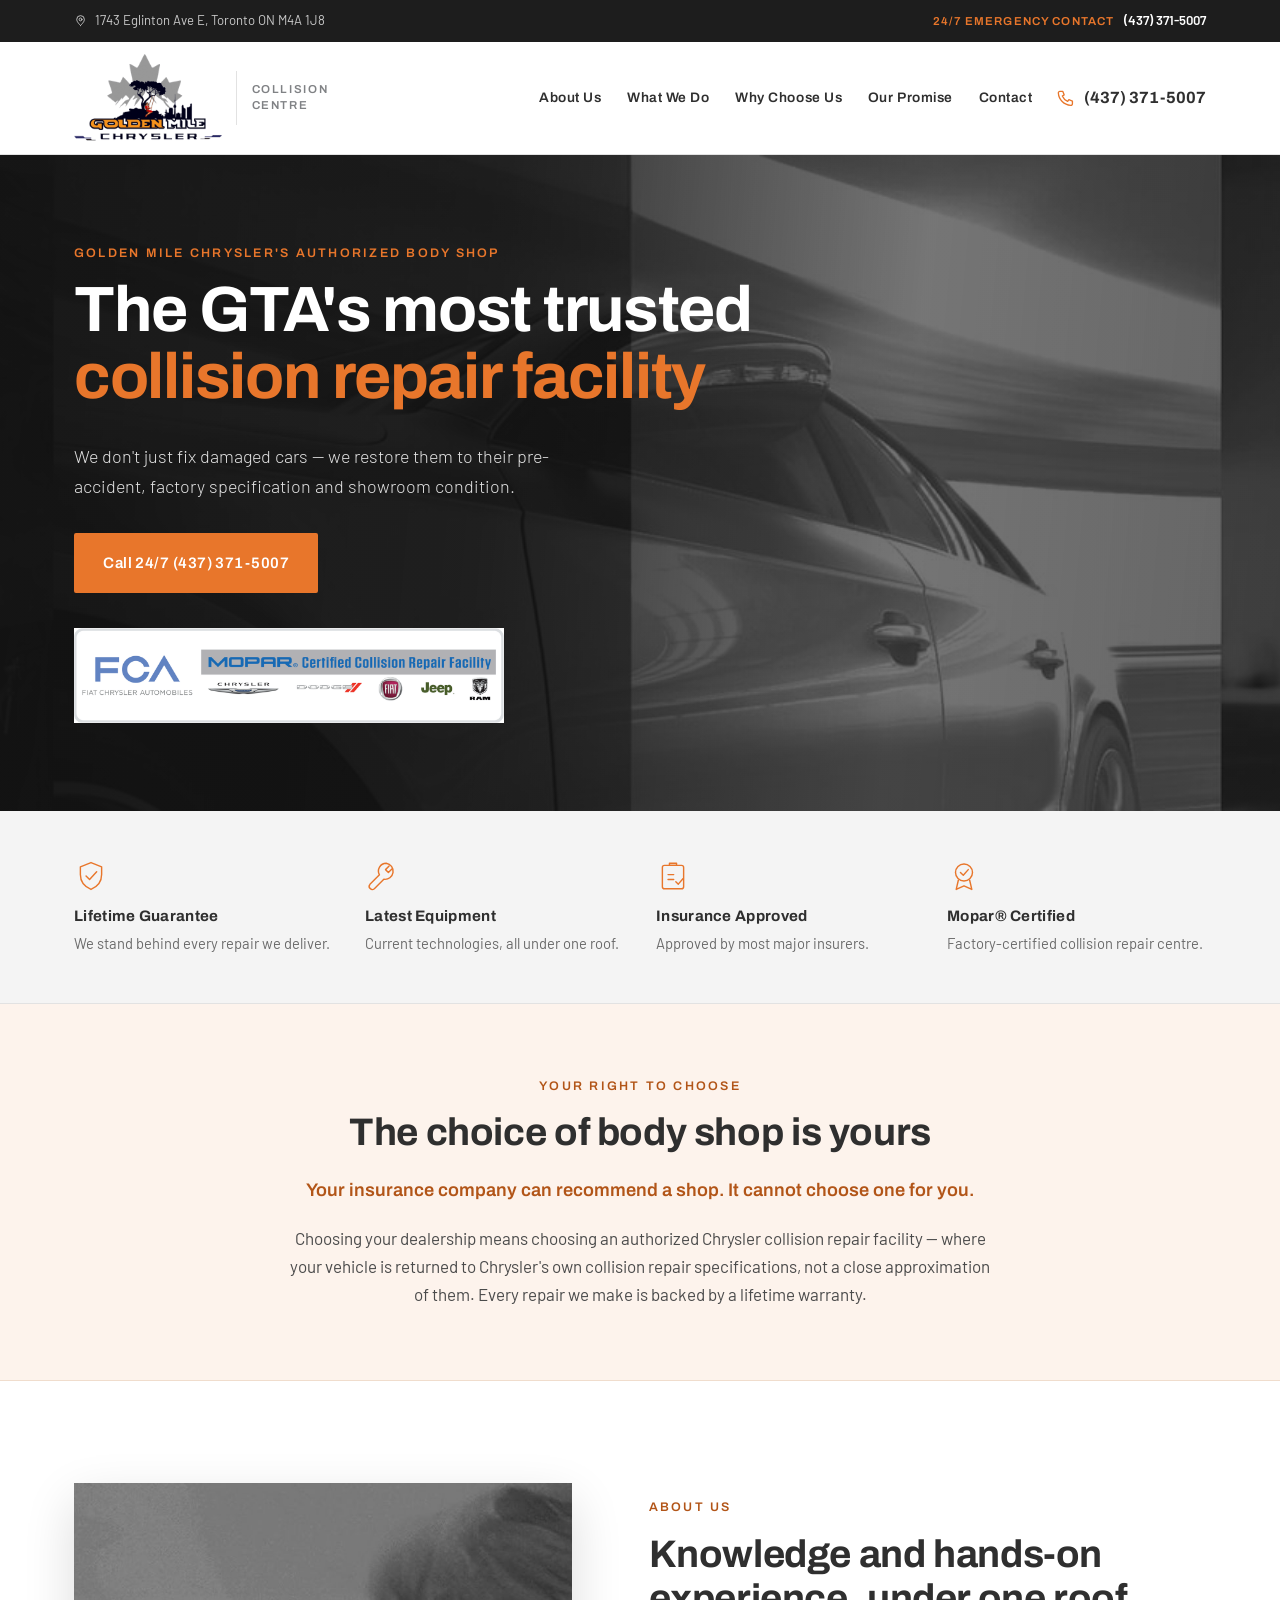
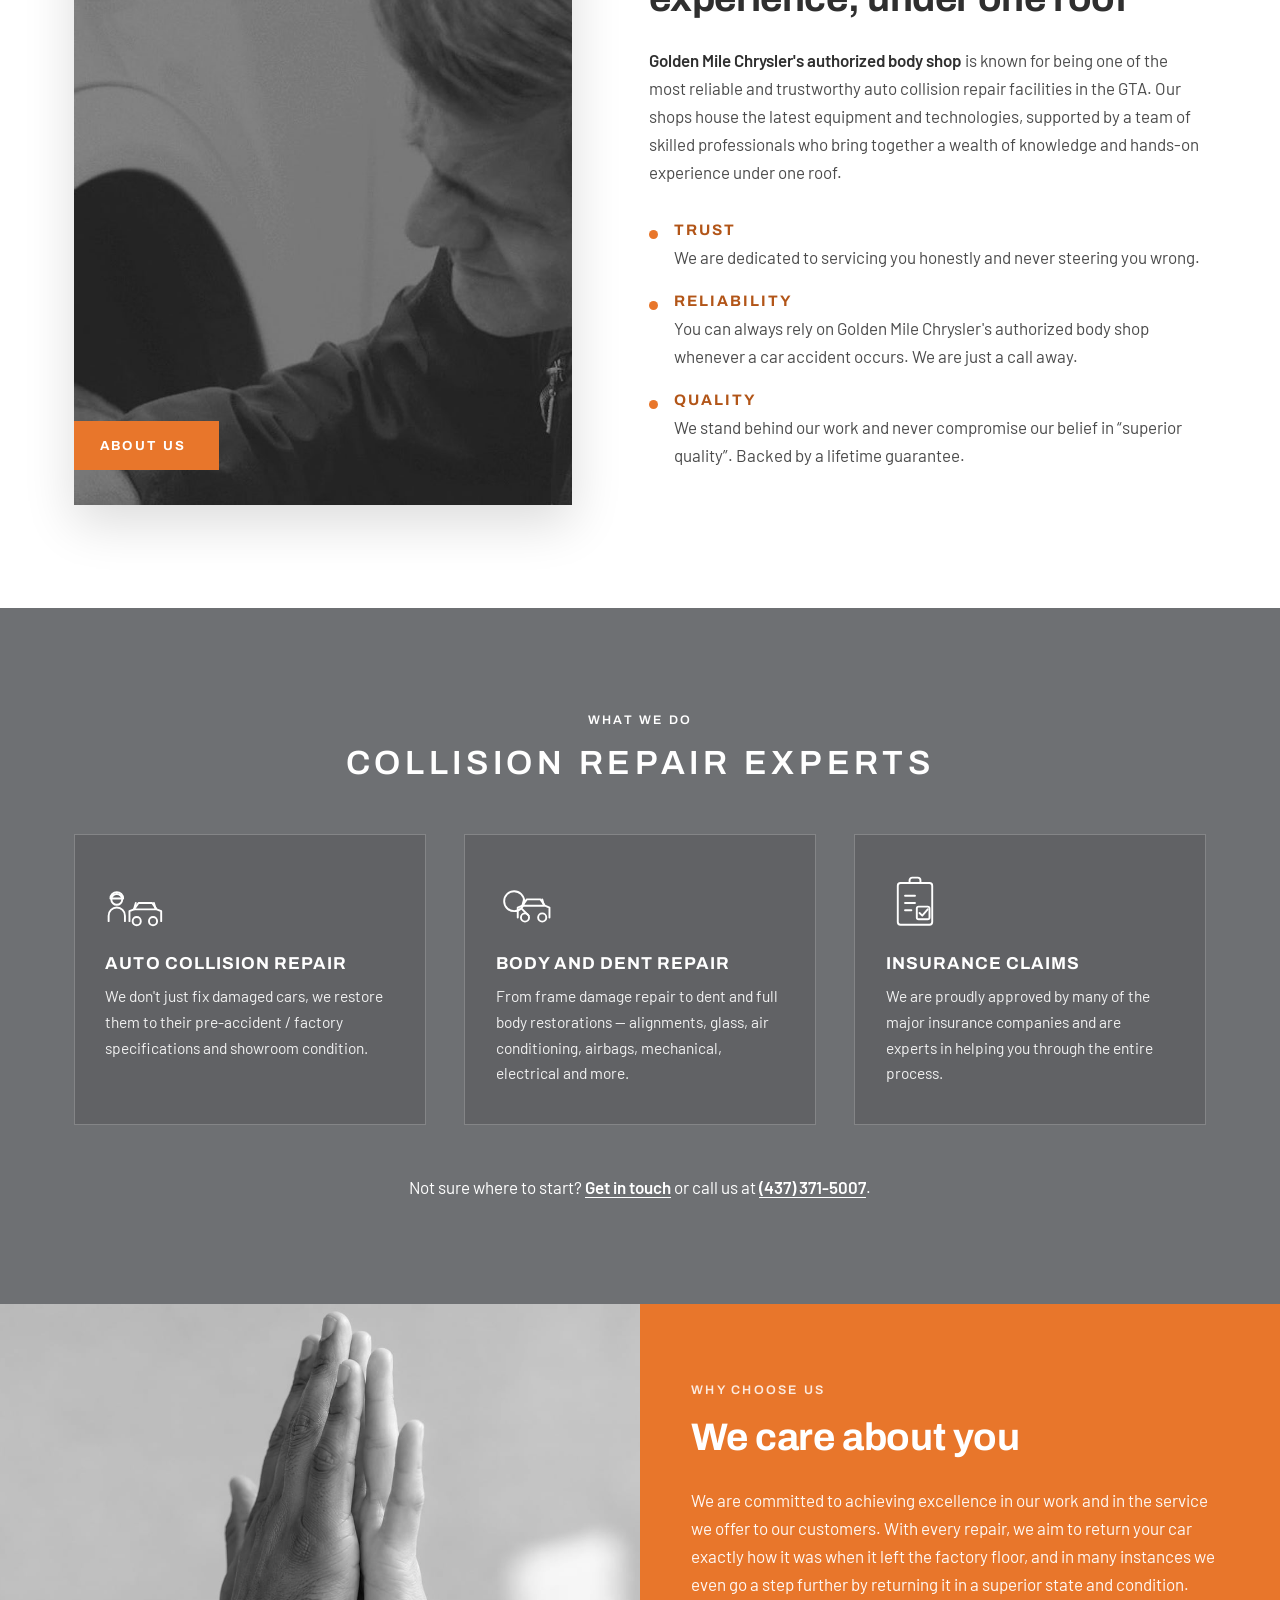
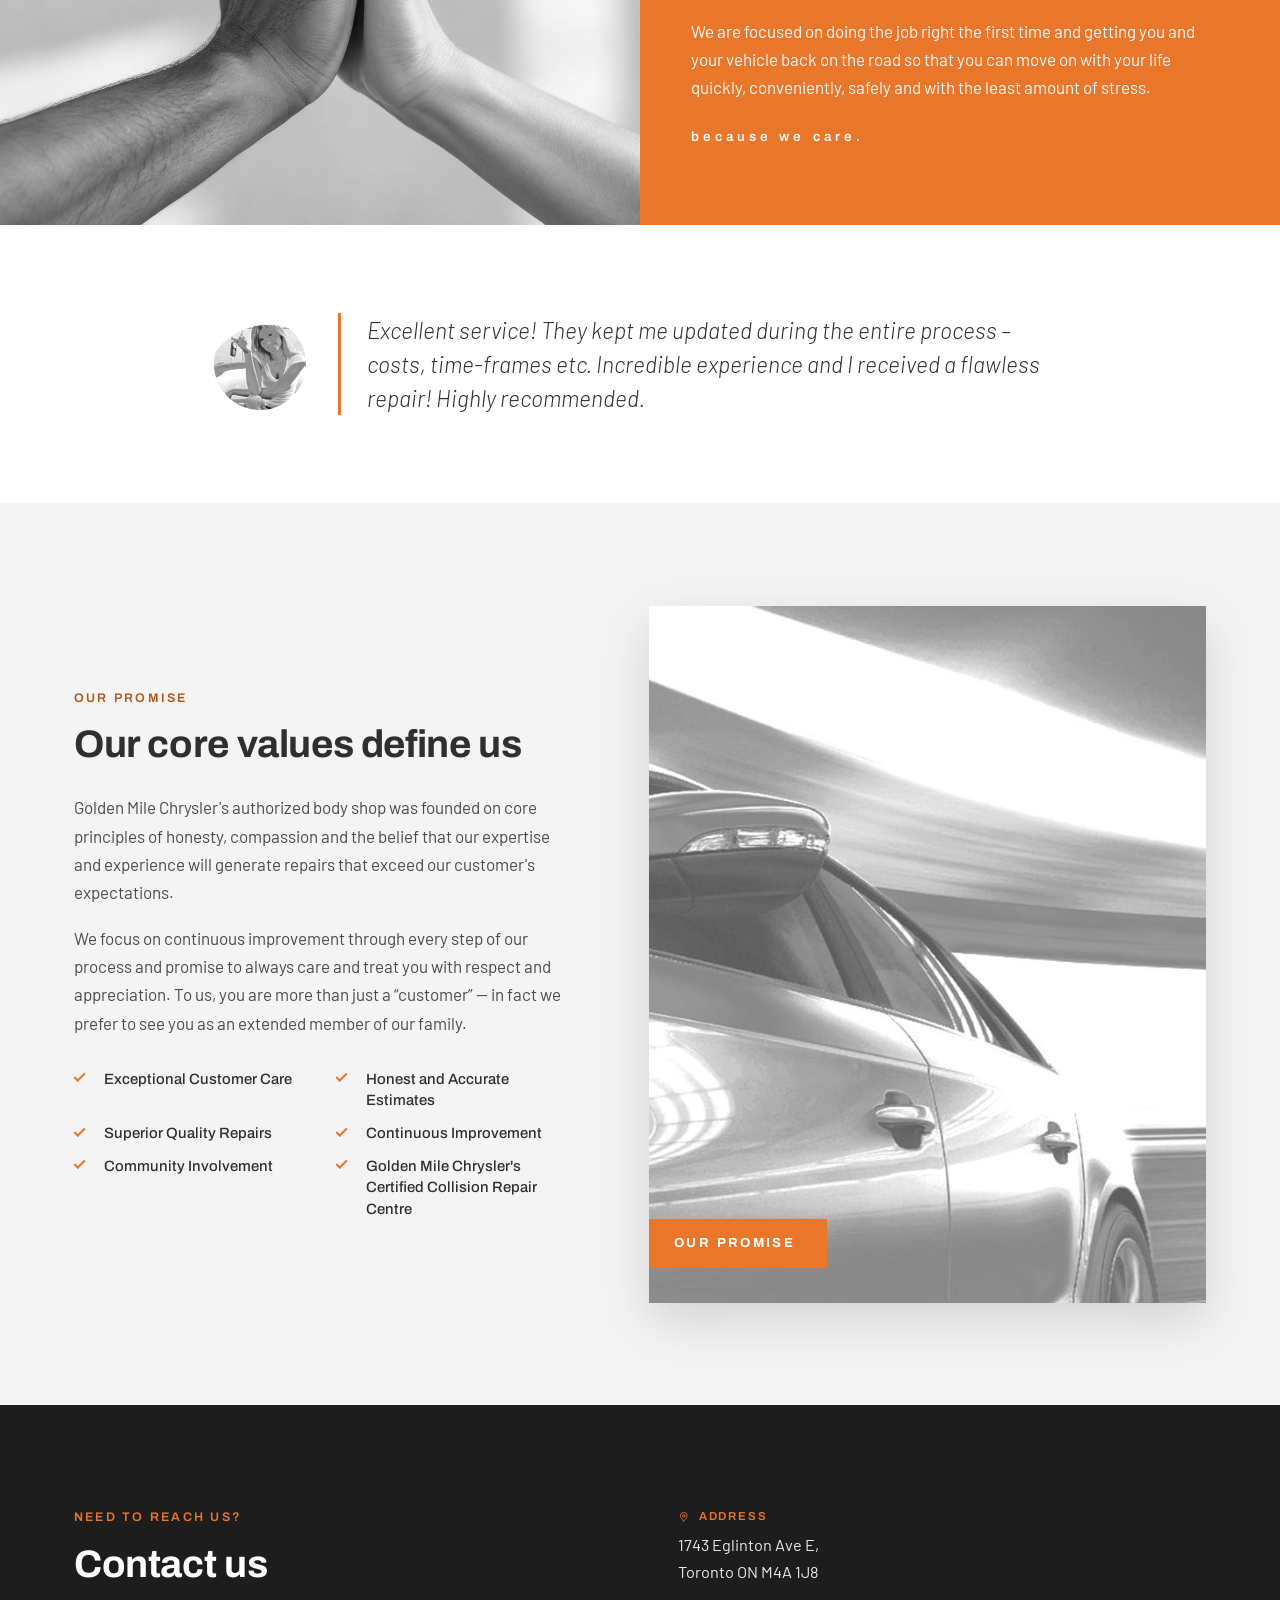
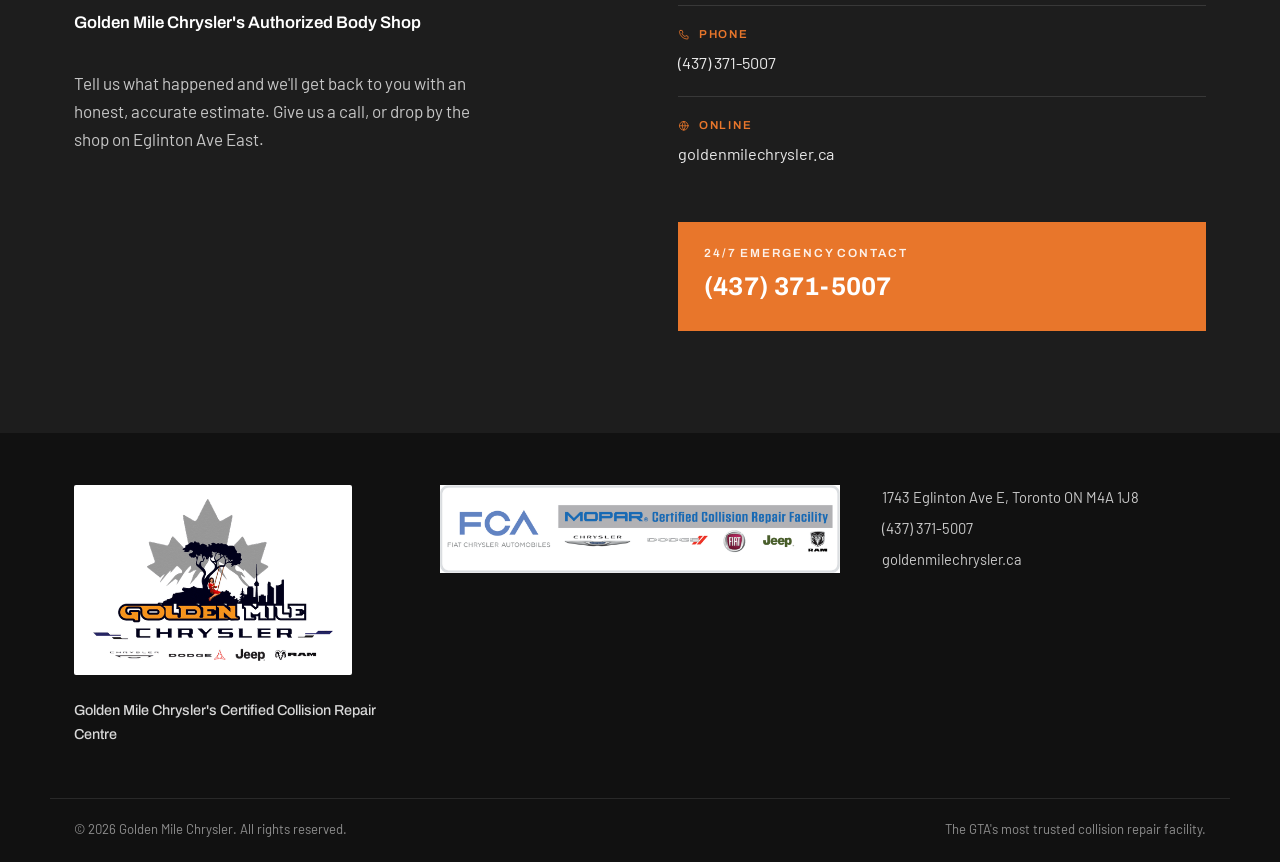
==== commit 1bbcb311: "Use the official FCA / Mopar Certified Collision Repair Facility badge Replaces the CSS stand-in loc" ====
--- a/index.html
+++ b/index.html
@@ -71,7 +71,7 @@
     <div class="hero__actions">
       <a class="btn btn--primary" href="tel:+14373715007">Call 24/7 (437) 371-5007</a>
     </div>
-    <p class="hero__cert"><span class="dot"></span> Mopar&reg; Certified Collision Repair Facility</p>
+    <p class="hero__cert"><img src="assets/mopar-certified.png" alt="FCA &mdash; Mopar&reg; Certified Collision Repair Facility (Chrysler, Dodge, Fiat, Jeep, Ram)" width="1400" height="310"></p>
   </div>
 </section>
 
@@ -291,11 +291,7 @@
     </div>
 
     <div class="footer__cert">
-      <div class="mopar">
-        <svg class="mopar__arc" viewBox="0 0 200 26" aria-hidden="true"><path d="M2 24C40 4 160 4 198 24"/></svg>
-        <span class="mopar__name">MOPAR<sup>&reg;</sup></span>
-        <span class="mopar__line">Certified Collision Repair Facility</span>
-      </div>
+      <img class="mopar" src="assets/mopar-certified.png" alt="FCA &mdash; Mopar&reg; Certified Collision Repair Facility (Chrysler, Dodge, Fiat, Jeep, Ram)" width="1400" height="310">
     </div>
 
     <div class="footer__contact">
--- a/styles.css
+++ b/styles.css
@@ -30,7 +30,6 @@
   --white:         #ffffff;
 
   /* Mopar certification mark */
-  --mopar:         #0a5ea8;
 
   --wrap:          1180px;
   --radius:        2px;        /* the brochure is hard-edged — keep it square */
@@ -312,19 +311,13 @@
   margin-bottom: 2rem;
 }
 .hero__actions { display: flex; flex-wrap: wrap; gap: .85rem; }
-.hero__cert {
-  margin: 2.2rem 0 0;
-  display: flex;
-  align-items: center;
-  gap: .6rem;
-  font-family: var(--ff-display);
-  font-size: .78rem;
-  font-weight: 600;
-  letter-spacing: .14em;
-  text-transform: uppercase;
-  color: rgba(255,255,255,.8);
-}
-.dot { width: 8px; height: 8px; background: var(--orange); flex: none; }
+.hero__cert { margin: 2.2rem 0 0; }
+.hero__cert img {
+  display: block;
+  width: 100%;
+  max-width: 430px;
+  height: auto;
+}
 
 /* ======================================================= trust ========== */
 .trust {
@@ -655,7 +648,7 @@
 .footer { background: #111; color: #9d9d9d; font-size: .92rem; }
 .footer__inner {
   display: grid;
-  grid-template-columns: 1.1fr 1fr 1fr;
+  grid-template-columns: 1fr 1.25fr 1fr;
   gap: 2.5rem;
   padding-block: 3.2rem;
   align-items: start;
@@ -679,44 +672,14 @@
 .footer__contact a { color: #c9c9c9; }
 .footer__contact a:hover { color: var(--orange); }
 
-/* Mopar certification lockup — swap for the official mark when supplied */
+/* Official FCA / Mopar Certified Collision Repair Facility mark. The artwork is
+   a white card in its own right, so it needs no tile behind it on the dark footer. */
 .footer__cert { display: flex; justify-content: center; }
 .mopar {
-  background: #fff;
-  padding: 1rem 1.6rem 1.1rem;
-  text-align: center;
-  border-radius: var(--radius);
-  max-width: 290px;
-  width: 100%;
-}
-.mopar__arc {
   display: block;
   width: 100%;
-  height: 22px;
-  fill: none;
-  stroke: #111;
-  stroke-width: 3;
-}
-.mopar__name {
-  display: block;
-  font-family: var(--ff-display);
-  font-weight: 700;
-  font-size: 1.5rem;
-  letter-spacing: .04em;
-  color: var(--mopar);
-  line-height: 1;
-  margin-top: -.15rem;
-}
-.mopar__name sup { font-size: .42em; top: -.9em; }
-.mopar__line {
-  display: block;
-  margin-top: .3rem;
-  font-family: var(--ff-display);
-  font-size: .74rem;
-  font-weight: 700;
-  letter-spacing: .04em;
-  text-transform: uppercase;
-  color: var(--mopar);
+  max-width: 400px;
+  height: auto;
 }
 
 .footer__bar {
@@ -797,8 +760,6 @@
   .hero__inner { padding-block: 4rem; }
   .hero__scrim { background: linear-gradient(180deg, rgba(20,20,20,.85) 0%, rgba(20,20,20,.9) 100%); }
   .hero__actions .btn { flex: 1 1 auto; }
-  .hero__cert { align-items: flex-start; letter-spacing: .08em; font-size: .72rem; }
-  .hero__cert .dot { margin-top: .4em; }
 
   .trust__grid { grid-template-columns: 1fr; gap: 1.6rem; padding-block: 2.5rem; }
 
